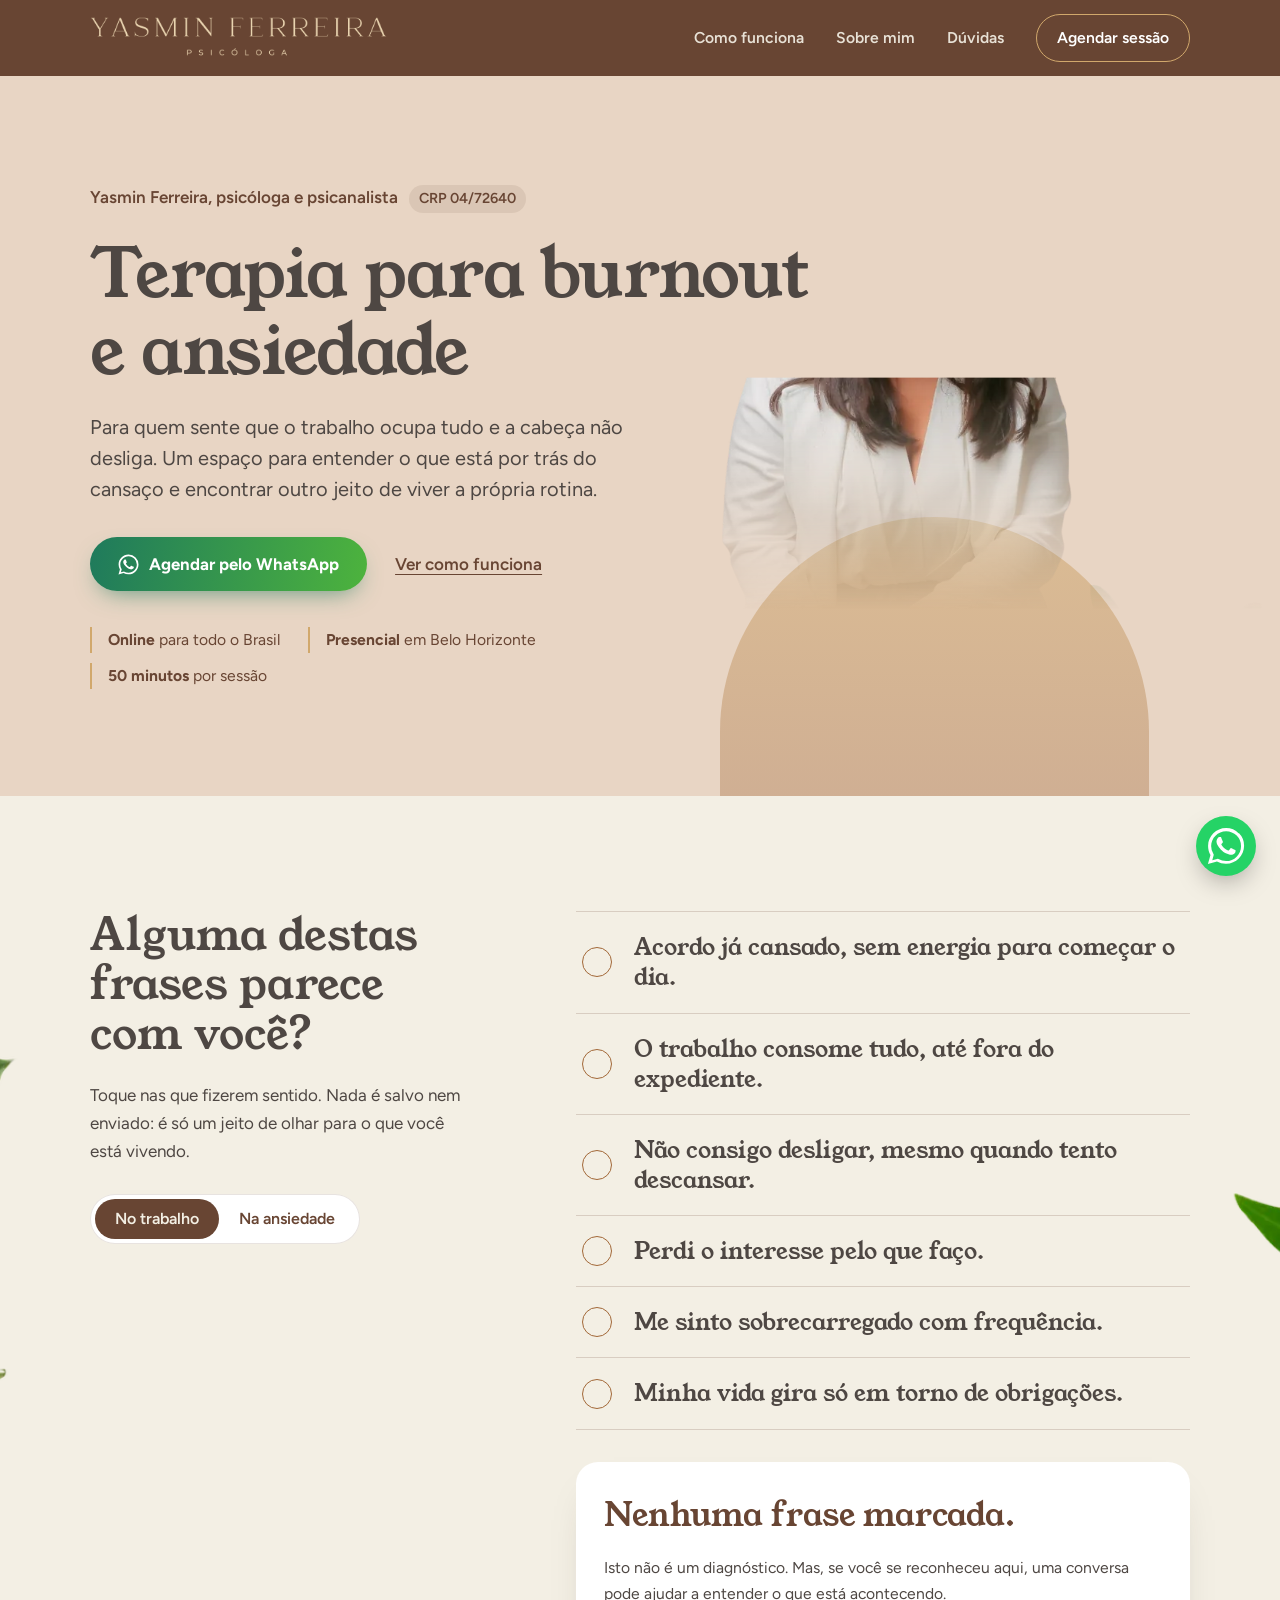
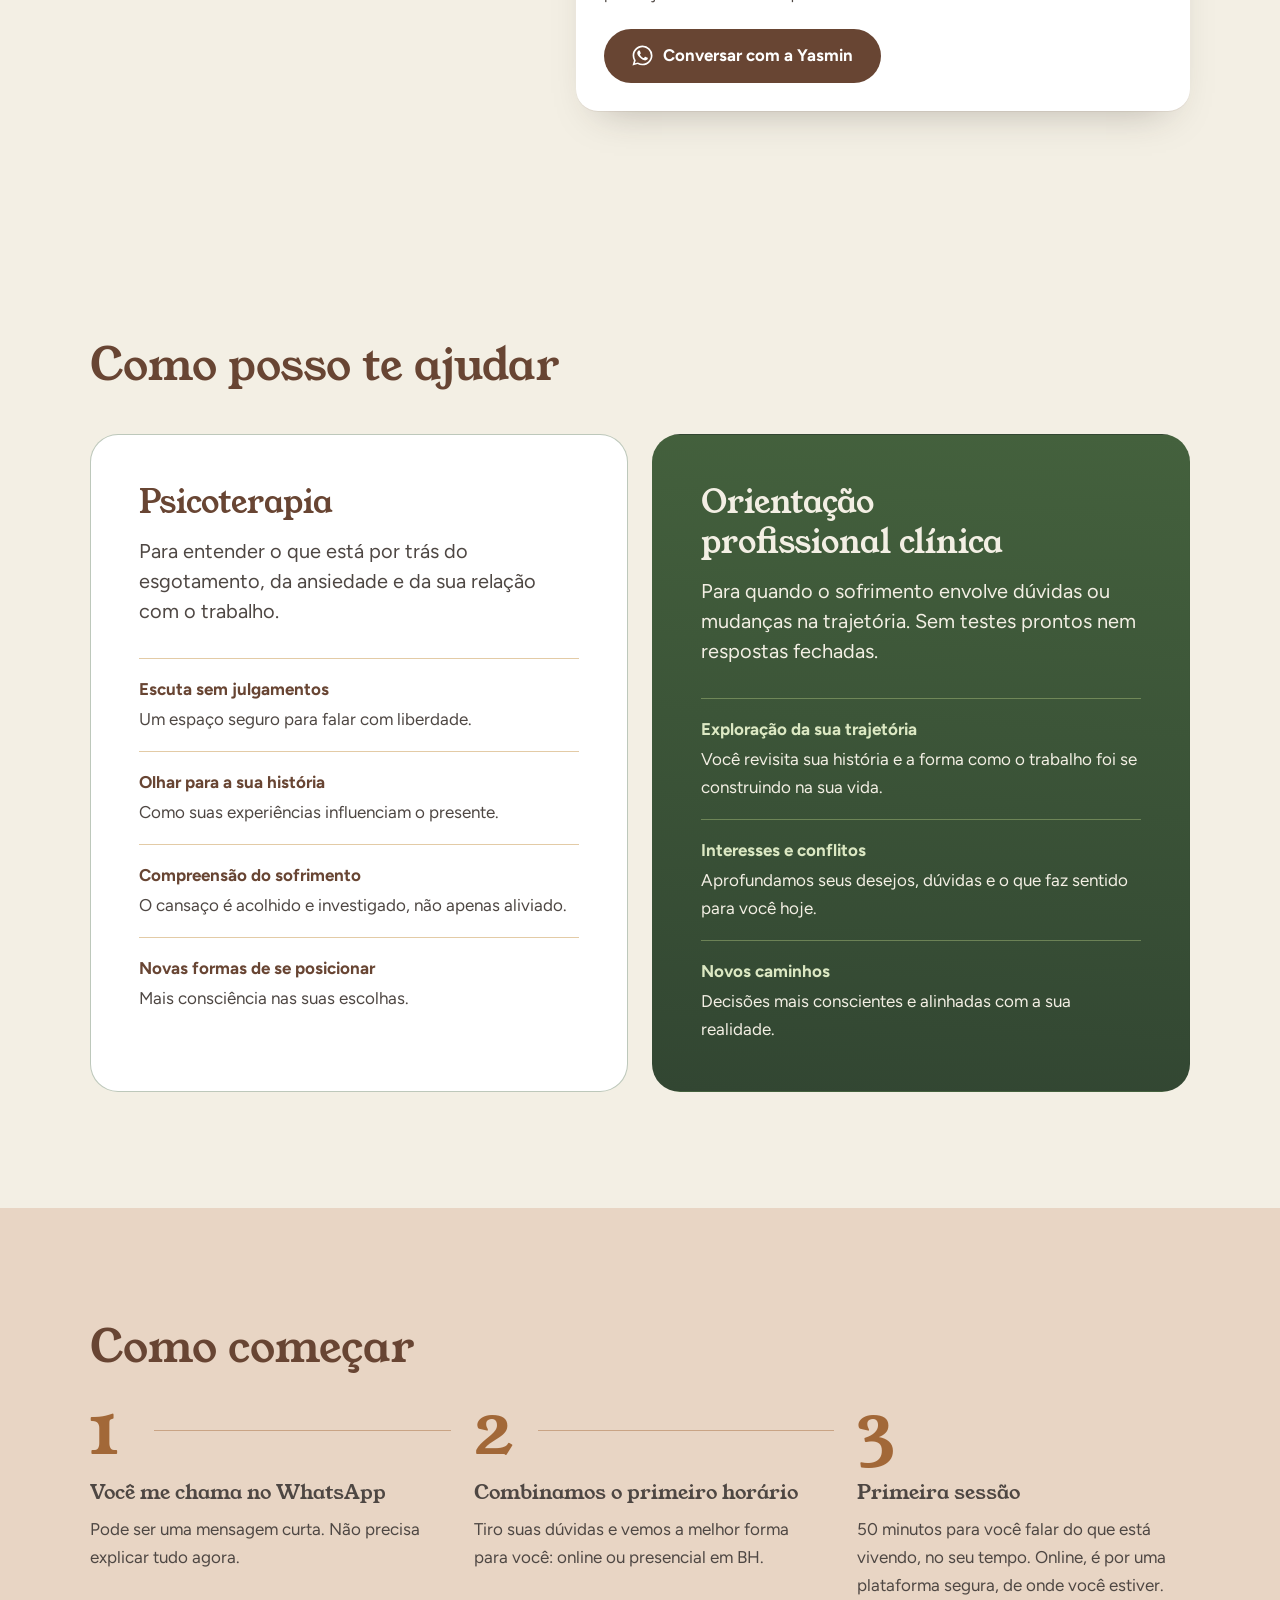
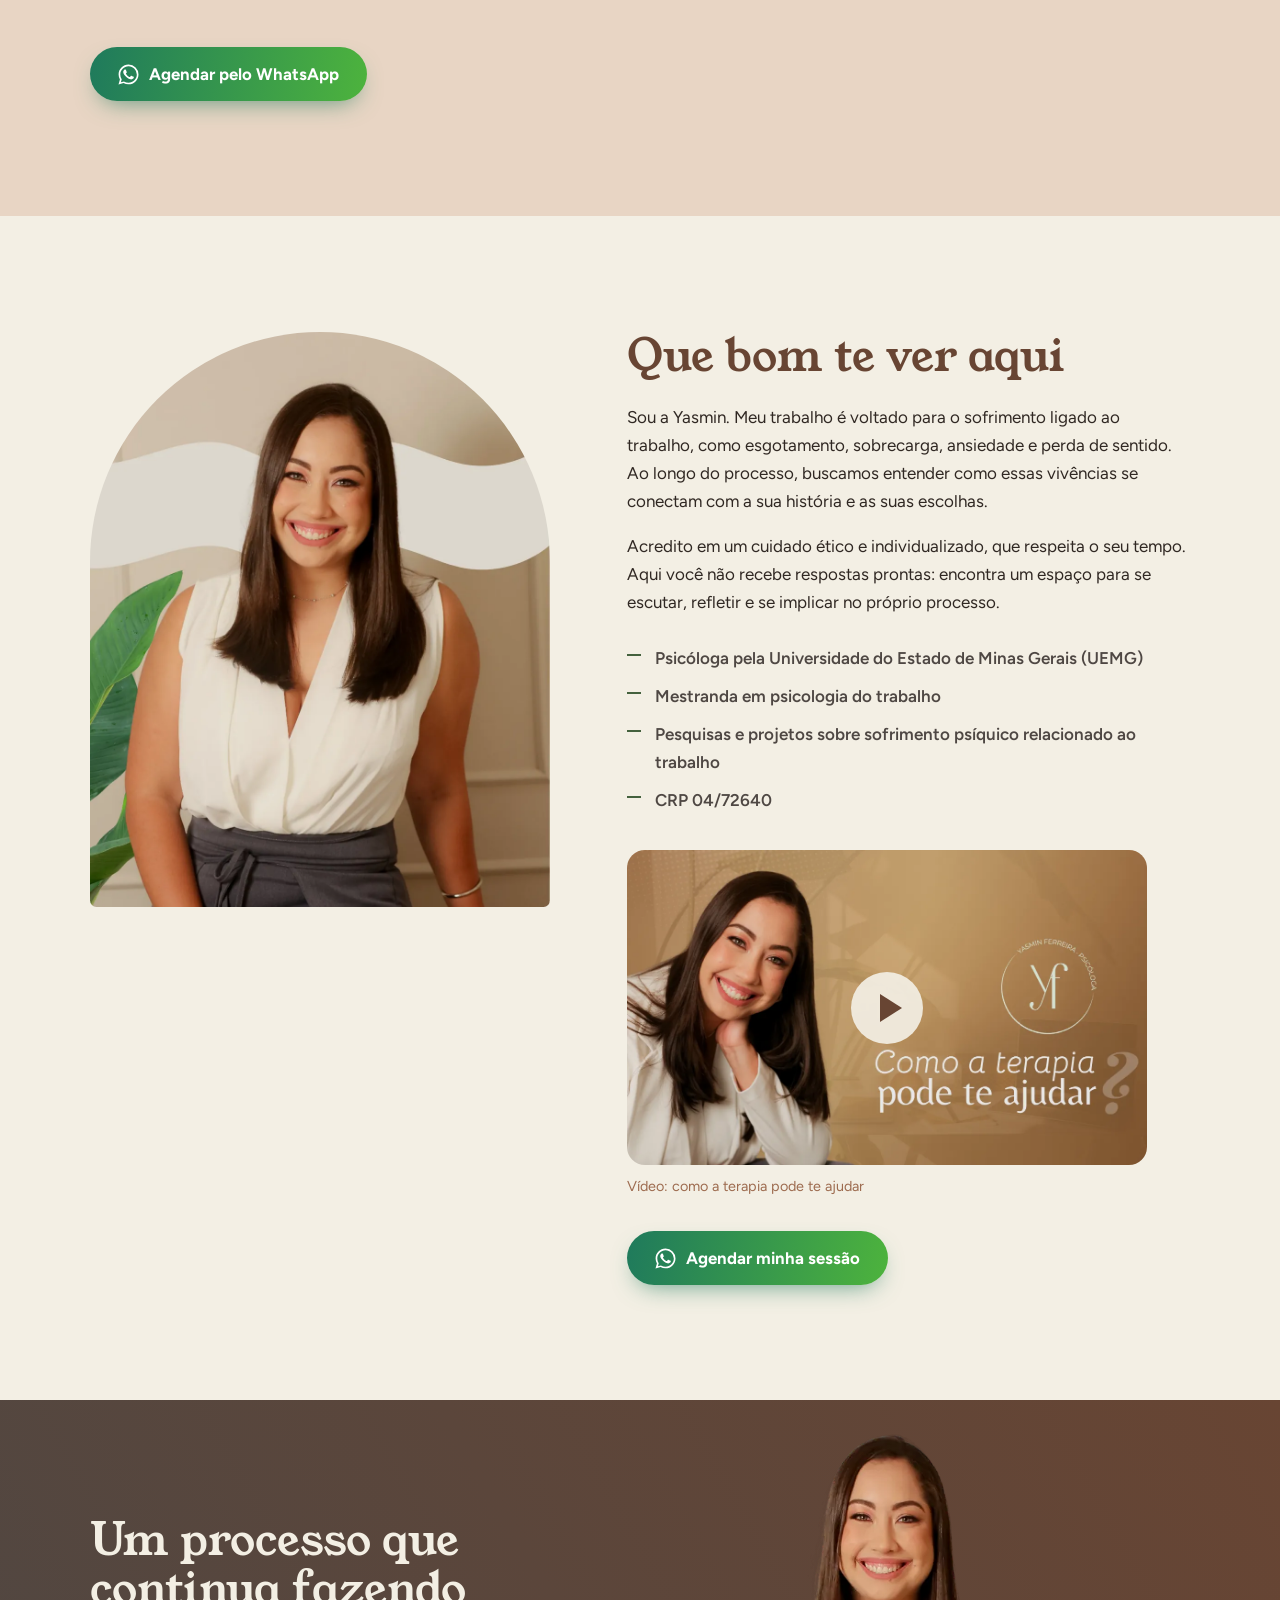
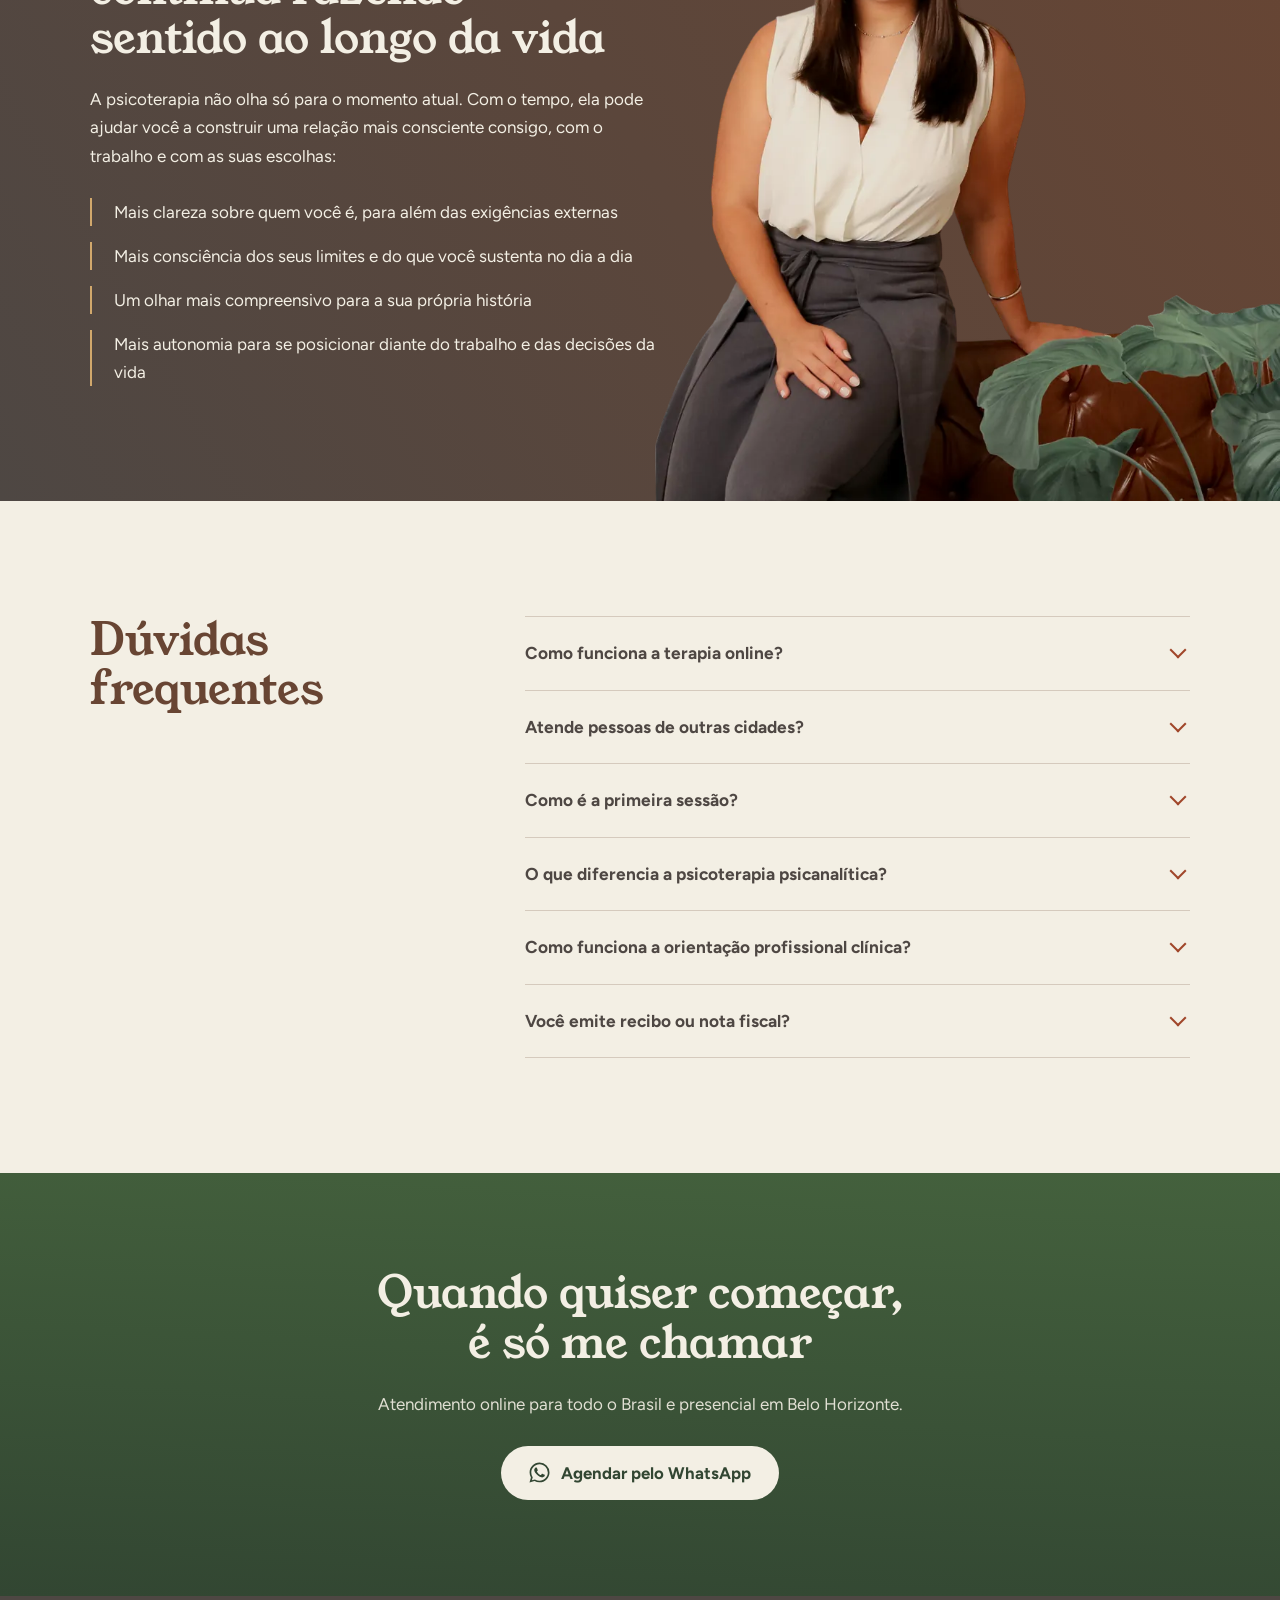
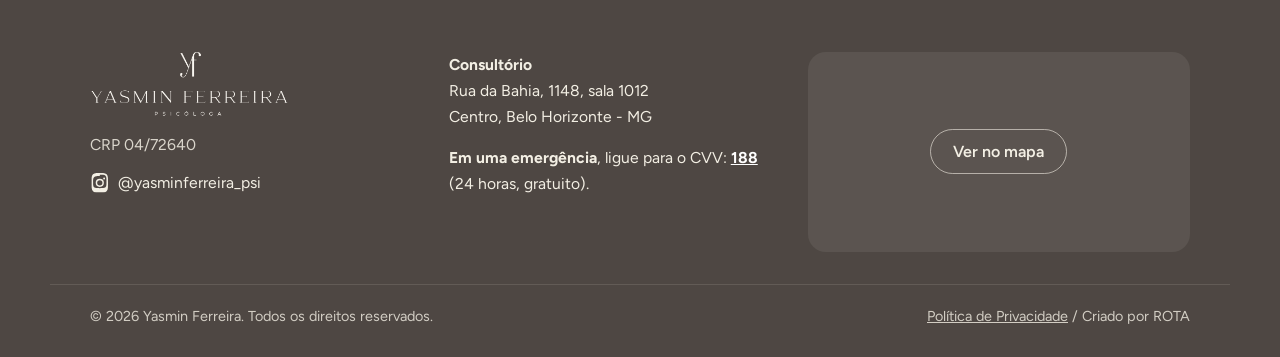
==== index.html @ ad515543 "first commit" ====
<!doctype html>
<html lang="pt-BR">
<head>
  <meta charset="utf-8">
  <meta name="viewport" content="width=device-width, initial-scale=1, viewport-fit=cover">
  <title>Terapia para burnout e ansiedade online | Psicóloga Yasmin Ferreira</title>
  <meta name="description" content="Psicoterapia psicanalítica para burnout, ansiedade e esgotamento no trabalho. Atendimento online para todo o Brasil e presencial em Belo Horizonte. Psicóloga Yasmin Ferreira, CRP 04/72640.">
  <!-- Versão de apresentação: não indexar. Remover esta linha quando for o site oficial. -->
  <meta name="robots" content="noindex, nofollow">
  <link rel="canonical" href="https://psiyasminferreira.com.br/">
  <meta name="theme-color" content="#684533">

  <meta property="og:type" content="website">
  <meta property="og:locale" content="pt_BR">
  <meta property="og:title" content="Terapia para burnout e ansiedade | Yasmin Ferreira, psicóloga">
  <meta property="og:description" content="Atendimento online para todo o Brasil e presencial em Belo Horizonte. CRP 04/72640.">
  <meta property="og:url" content="https://psiyasminferreira.com.br/">
  <meta property="og:image" content="https://psiyasminferreira.com.br/Imagens/thumbnail.webp">

  <link rel="icon" href="Imagens/SUBMARCA.png">

  <link rel="preconnect" href="https://fonts.googleapis.com">
  <link rel="preconnect" href="https://fonts.gstatic.com" crossorigin>
  <link href="https://fonts.googleapis.com/css2?family=Figtree:wght@400;500;600;700&family=Young+Serif&display=swap" rel="stylesheet">

  <link rel="preload" as="image" href="Imagens/head-4.webp" media="(min-width: 768px)" fetchpriority="high">
  <link rel="preload" as="image" href="Imagens/head-4m.webp" media="(max-width: 767px)" fetchpriority="high">

  <link rel="stylesheet" href="css/style.css">

  <script type="application/ld+json">
  {
    "@context": "https://schema.org",
    "@type": "ProfessionalService",
    "name": "Yasmin Ferreira — Psicóloga",
    "description": "Psicoterapia psicanalítica para burnout, ansiedade e esgotamento no trabalho. Atendimento online e presencial em Belo Horizonte.",
    "url": "https://psiyasminferreira.com.br/",
    "image": "https://psiyasminferreira.com.br/Imagens/outro-novo-sobre.webp",
    "telephone": "+55 35 98895-4584",
    "address": {
      "@type": "PostalAddress",
      "streetAddress": "Rua da Bahia, 1148, sala 1012",
      "addressLocality": "Belo Horizonte",
      "addressRegion": "MG",
      "addressCountry": "BR"
    },
    "areaServed": "BR",
    "sameAs": ["https://www.instagram.com/yasminferreira_psi/"]
  }
  </script>

  <!--
    RASTREAMENTO — colar antes de publicar:
    1) Tag do Google Ads (gtag.js) e preencher GOOGLE_ADS_SEND_TO em js/main.js.
    2) Script do Microsoft Clarity (instalação manual).
    Cada botão de WhatsApp envia também um evento "whatsapp_click" com o local do botão
    (topo, sinais, passos, sobre, faq, final, barra, flutuante) — dá para ver no Clarity/GA
    qual botão mais converte.
  -->
</head>
<body>
  <a class="skip" href="#conteudo">Pular para o conteúdo</a>

  <!-- ============ Cabeçalho ============ -->
  <header class="header" id="topo">
    <div class="wrap header__inner">
      <a href="#topo" class="header__logo">
        <img src="Imagens/MARCA-DAGUA-1.png" alt="Yasmin Ferreira, psicóloga" width="814" height="132">
      </a>
      <nav class="header__nav" id="menu" aria-label="Menu principal">
        <a href="#como-comecar">Como funciona</a>
        <a href="#sobre">Sobre mim</a>
        <a href="#duvidas">Dúvidas</a>
        <a class="header__cta" data-whats="menu" href="#">Agendar sessão</a>
      </nav>
      <button class="header__toggle" aria-label="Abrir menu" aria-expanded="false" aria-controls="menu"><span></span><span></span><span></span></button>
    </div>
  </header>

  <main id="conteudo">

    <!-- ============ Topo ============ -->
    <section class="hero" aria-labelledby="hero-title">
      <div class="wrap hero__grid">
        <div class="hero__text">
          <p class="hero__who">Yasmin Ferreira, psicóloga e psicanalista <span>CRP 04/72640</span></p>
          <h1 id="hero-title"><span class="nw">Terapia para burnout</span> e ansiedade</h1>
          <p class="hero__lead">Para quem sente que o trabalho ocupa tudo e a cabeça não desliga. Um espaço para entender o que está por trás do cansaço e encontrar outro jeito de viver a própria rotina.</p>
          <div class="hero__actions">
            <a class="btn btn--whats" data-whats="topo" href="#">
              <svg class="i" aria-hidden="true"><use href="#i-whatsapp"/></svg>
              Agendar pelo WhatsApp
            </a>
            <a class="link" href="#como-comecar">Ver como funciona</a>
          </div>
          <ul class="hero__facts">
            <li><b>Online</b> para todo o Brasil</li>
            <li><b>Presencial</b> em Belo Horizonte</li>
            <li><b>50 minutos</b> por sessão</li>
          </ul>
        </div>
        <figure class="hero__photo">
          <picture>
            <source media="(max-width: 767px)" srcset="Imagens/head-4m.webp" width="900" height="881">
            <img src="Imagens/head-4.webp" alt="Yasmin Ferreira sorrindo, sentada" width="1134" height="687" fetchpriority="high">
          </picture>
        </figure>
      </div>
    </section>

    <!-- ============ Sinais (interativo) ============ -->
    <section class="sinais" id="sinais" aria-labelledby="sinais-title">
      <div class="wrap sinais__grid">
        <div class="sinais__intro">
          <h2 id="sinais-title">Alguma destas frases parece com você?</h2>
          <p>Toque nas que fizerem sentido. Nada é salvo nem enviado: é só um jeito de olhar para o que você está vivendo.</p>

          <div class="tabs" role="tablist" aria-label="Tema">
            <button role="tab" id="tab-trabalho" aria-controls="painel-trabalho" aria-selected="true">No trabalho</button>
            <button role="tab" id="tab-ansiedade" aria-controls="painel-ansiedade" aria-selected="false" tabindex="-1">Na ansiedade</button>
          </div>
        </div>

        <div class="sinais__lists">
          <ul class="frases" id="painel-trabalho" role="tabpanel" aria-labelledby="tab-trabalho">
            <li><button aria-pressed="false">Acordo já cansado, sem energia para começar o dia.</button></li>
            <li><button aria-pressed="false">O trabalho consome tudo, até fora do expediente.</button></li>
            <li><button aria-pressed="false">Não consigo desligar, mesmo quando tento descansar.</button></li>
            <li><button aria-pressed="false">Perdi o interesse pelo que faço.</button></li>
            <li><button aria-pressed="false">Me sinto sobrecarregado com frequência.</button></li>
            <li><button aria-pressed="false">Minha vida gira só em torno de obrigações.</button></li>
          </ul>
          <ul class="frases" id="painel-ansiedade" role="tabpanel" aria-labelledby="tab-ansiedade" hidden>
            <li><button aria-pressed="false">Fico preocupado o tempo todo, mesmo sem motivo claro.</button></li>
            <li><button aria-pressed="false">Minha cabeça não para na hora de dormir.</button></li>
            <li><button aria-pressed="false">Sinto aperto no peito ou coração acelerado no dia a dia.</button></li>
            <li><button aria-pressed="false">O medo de errar me trava nas decisões.</button></li>
            <li><button aria-pressed="false">Vivo em alerta, esperando algo dar errado.</button></li>
            <li><button aria-pressed="false">Me irrito ou choro sem entender bem por quê.</button></li>
          </ul>

          <div class="sinais__result" aria-live="polite">
            <p class="sinais__count" data-count-text>Nenhuma frase marcada.</p>
            <p class="sinais__note">Isto não é um diagnóstico. Mas, se você se reconheceu aqui, uma conversa pode ajudar a entender o que está acontecendo.</p>
            <a class="btn btn--whats" data-whats="sinais" href="#">
              <svg class="i" aria-hidden="true"><use href="#i-whatsapp"/></svg>
              Conversar com a Yasmin
            </a>
          </div>
        </div>
      </div>
    </section>

    <!-- ============ Como posso ajudar ============ -->
    <section class="ajuda" aria-labelledby="ajuda-title">
      <div class="wrap">
        <h2 id="ajuda-title" class="ajuda__title">Como posso te ajudar</h2>
        <div class="ajuda__grid">
          <article class="servico">
            <h3>Psicoterapia</h3>
            <p class="servico__lead">Para entender o que está por trás do esgotamento, da ansiedade e da sua relação com o trabalho.</p>
            <dl class="servico__list">
              <div><dt>Escuta sem julgamentos</dt><dd>Um espaço seguro para falar com liberdade.</dd></div>
              <div><dt>Olhar para a sua história</dt><dd>Como suas experiências influenciam o presente.</dd></div>
              <div><dt>Compreensão do sofrimento</dt><dd>O cansaço é acolhido e investigado, não apenas aliviado.</dd></div>
              <div><dt>Novas formas de se posicionar</dt><dd>Mais consciência nas suas escolhas.</dd></div>
            </dl>
          </article>

          <article class="servico servico--green">
            <h3>Orientação profissional clínica</h3>
            <p class="servico__lead">Para quando o sofrimento envolve dúvidas ou mudanças na trajetória. Sem testes prontos nem respostas fechadas.</p>
            <dl class="servico__list">
              <div><dt>Exploração da sua trajetória</dt><dd>Você revisita sua história e a forma como o trabalho foi se construindo na sua vida.</dd></div>
              <div><dt>Interesses e conflitos</dt><dd>Aprofundamos seus desejos, dúvidas e o que faz sentido para você hoje.</dd></div>
              <div><dt>Novos caminhos</dt><dd>Decisões mais conscientes e alinhadas com a sua realidade.</dd></div>
            </dl>
          </article>
        </div>
      </div>
    </section>

    <!-- ============ Como começar ============ -->
    <section class="passos" id="como-comecar" aria-labelledby="passos-title">
      <div class="wrap">
        <h2 id="passos-title">Como começar</h2>
        <ol class="passos__list">
          <li>
            <h3>Você me chama no WhatsApp</h3>
            <p>Pode ser uma mensagem curta. Não precisa explicar tudo agora.</p>
          </li>
          <li>
            <h3>Combinamos o primeiro horário</h3>
            <p>Tiro suas dúvidas e vemos a melhor forma para você: online ou presencial em BH.</p>
          </li>
          <li>
            <h3>Primeira sessão</h3>
            <p>50 minutos para você falar do que está vivendo, no seu tempo. Online, é por uma plataforma segura, de onde você estiver.</p>
          </li>
        </ol>
        <a class="btn btn--whats" data-whats="passos" href="#">
          <svg class="i" aria-hidden="true"><use href="#i-whatsapp"/></svg>
          Agendar pelo WhatsApp
        </a>
      </div>
    </section>

    <!-- ============ Sobre ============ -->
    <section class="sobre" id="sobre" aria-labelledby="sobre-title">
      <div class="wrap sobre__grid">
        <figure class="sobre__photo">
          <img src="Imagens/outro-novo-sobre.webp" alt="Psicóloga Yasmin Ferreira" width="1000" height="1428" loading="lazy">
        </figure>
        <div class="sobre__text">
          <h2 id="sobre-title">Que bom te ver aqui</h2>
          <p>Sou a Yasmin. Meu trabalho é voltado para o sofrimento ligado ao trabalho, como esgotamento, sobrecarga, ansiedade e perda de sentido. Ao longo do processo, buscamos entender como essas vivências se conectam com a sua história e as suas escolhas.</p>
          <p>Acredito em um cuidado ético e individualizado, que respeita o seu tempo. Aqui você não recebe respostas prontas: encontra um espaço para se escutar, refletir e se implicar no próprio processo.</p>
          <ul class="sobre__cred">
            <li>Psicóloga pela Universidade do Estado de Minas Gerais (UEMG)</li>
            <li>Mestranda em psicologia do trabalho</li>
            <li>Pesquisas e projetos sobre sofrimento psíquico relacionado ao trabalho</li>
            <li>CRP 04/72640</li>
          </ul>

          <div class="video" data-youtube="1bo7lfjPIWQ">
            <button class="video__btn" aria-label="Assistir ao vídeo: Como a terapia pode te ajudar?">
              <img src="Imagens/thumbnail.webp" alt="" width="1134" height="687" loading="lazy">
              <span class="video__play" aria-hidden="true"></span>
            </button>
            <p class="video__cap">Vídeo: como a terapia pode te ajudar</p>
          </div>

          <a class="btn btn--whats" data-whats="sobre" href="#">
            <svg class="i" aria-hidden="true"><use href="#i-whatsapp"/></svg>
            Agendar minha sessão
          </a>
        </div>
      </div>
    </section>

    <!-- ============ Ao longo do tempo ============ -->
    <section class="tempo" aria-labelledby="tempo-title">
      <div class="wrap tempo__inner">
        <div class="tempo__text">
          <h2 id="tempo-title">Um processo que continua fazendo sentido ao longo da vida</h2>
          <p>A psicoterapia não olha só para o momento atual. Com o tempo, ela pode ajudar você a construir uma relação mais consciente consigo, com o trabalho e com as suas escolhas:</p>
          <ul class="tempo__list">
            <li>Mais clareza sobre quem você é, para além das exigências externas</li>
            <li>Mais consciência dos seus limites e do que você sustenta no dia a dia</li>
            <li>Um olhar mais compreensivo para a sua própria história</li>
            <li>Mais autonomia para se posicionar diante do trabalho e das decisões da vida</li>
          </ul>
        </div>
      </div>
    </section>

    <!-- ============ Depoimentos (desativado) ============
      A seção de avaliações do Google (Trustindex) foi retirada desta versão até a Yasmin
      confirmar com o CRP o uso de avaliações de pacientes na divulgação.
      Para voltar, recrie a seção aqui com o widget gerado em trustindex.io.
    -->

    <!-- ============ Dúvidas ============ -->
    <section class="duvidas" id="duvidas" aria-labelledby="duvidas-title">
      <div class="wrap duvidas__grid">
        <h2 id="duvidas-title">Dúvidas frequentes</h2>
        <div class="faq">
          <details>
            <summary>Como funciona a terapia online?</summary>
            <p>As sessões duram 50 minutos e acontecem por uma plataforma segura de vídeo, de onde você estiver. Você só precisa de internet e de um lugar reservado para falar com tranquilidade.</p>
          </details>
          <details>
            <summary>Atende pessoas de outras cidades?</summary>
            <p>Sim. O atendimento online é para qualquer lugar do Brasil. O presencial acontece no consultório em Belo Horizonte, na Rua da Bahia, Centro.</p>
          </details>
          <details>
            <summary>Como é a primeira sessão?</summary>
            <p>É um primeiro encontro para você falar do que está vivendo e do que te trouxe até aqui, no seu ritmo. Não existe resposta certa nem preparação necessária.</p>
          </details>
          <details>
            <summary>O que diferencia a psicoterapia psicanalítica?</summary>
            <p>O foco está na sua história, nos seus vínculos e nos sentidos que você constrói ao longo da vida. É um processo de escuta e reflexão, sem julgamentos e sem respostas prontas.</p>
          </details>
          <details>
            <summary>Como funciona a orientação profissional clínica?</summary>
            <p>É um processo de reflexão sobre sua trajetória e suas escolhas, ao longo de alguns encontros ajustados à sua necessidade. O objetivo é ajudar você a compreender seus caminhos e decidir com mais consciência, sem testes prontos ou indicações de carreira.</p>
          </details>
          <details>
            <summary>Você emite recibo ou nota fiscal?</summary>
            <p>Sim. Os documentos podem ser usados para solicitar reembolso, dependendo do seu plano de saúde.</p>
          </details>
        </div>
      </div>
    </section>

    <!-- ============ Chamada final ============ -->
    <section class="final" aria-labelledby="final-title">
      <div class="wrap final__inner">
        <h2 id="final-title">Quando quiser começar, é só me chamar</h2>
        <p>Atendimento online para todo o Brasil e presencial em Belo Horizonte.</p>
        <a class="btn btn--light" data-whats="final" href="#">
          <svg class="i" aria-hidden="true"><use href="#i-whatsapp"/></svg>
          Agendar pelo WhatsApp
        </a>
      </div>
    </section>
  </main>

  <!-- ============ Rodapé ============ -->
  <footer class="footer">
    <div class="wrap footer__grid">
      <div class="footer__brand">
        <img src="Imagens/LOGO-PRINCIPAL.png" alt="Yasmin Ferreira, psicóloga" width="748" height="256" loading="lazy">
        <p>CRP 04/72640</p>
        <a class="footer__ig" href="https://www.instagram.com/yasminferreira_psi/" target="_blank" rel="noopener">
          <svg class="i" aria-hidden="true"><use href="#i-instagram"/></svg> @yasminferreira_psi
        </a>
      </div>
      <div class="footer__info">
        <p><b>Consultório</b><br>Rua da Bahia, 1148, sala 1012<br>Centro, Belo Horizonte - MG</p>
        <p class="footer__cvv"><b>Em uma emergência</b>, ligue para o CVV: <a href="tel:188">188</a> (24 horas, gratuito).</p>
      </div>
      <div class="footer__map" data-map="Rua da Bahia, 1148, Centro, Belo Horizonte - MG">
        <button class="footer__mapbtn">Ver no mapa</button>
      </div>
    </div>
    <div class="wrap footer__legal">
      <p>© <span data-year>2026</span> Yasmin Ferreira. Todos os direitos reservados.</p>
      <p><a href="politica-de-privacidade.html">Política de Privacidade</a> <span aria-hidden="true">/</span> Criado por ROTA</p>
    </div>
  </footer>

  <!-- Barra fixa no celular -->
  <div class="barra" aria-hidden="true">
    <a class="btn btn--whats" data-whats="barra" href="#" tabindex="-1">
      <svg class="i" aria-hidden="true"><use href="#i-whatsapp"/></svg>
      Agendar pelo WhatsApp
    </a>
  </div>

  <!-- Botão flutuante (computador) -->
  <a class="flutuante" data-whats="flutuante" href="#" aria-label="Falar pelo WhatsApp">
    <svg class="i" aria-hidden="true"><use href="#i-whatsapp"/></svg>
  </a>

  <svg width="0" height="0" style="position:absolute" aria-hidden="true">
    <symbol id="i-whatsapp" viewBox="0 0 24 24"><path fill="currentColor" d="M17.47 14.38c-.3-.15-1.76-.87-2.03-.97-.27-.1-.47-.15-.67.15-.2.3-.77.97-.94 1.17-.17.2-.35.22-.65.07-.3-.15-1.26-.46-2.4-1.48-.89-.79-1.49-1.77-1.66-2.07-.17-.3-.02-.46.13-.61.13-.13.3-.35.45-.52.15-.17.2-.3.3-.5.1-.2.05-.37-.02-.52-.08-.15-.67-1.62-.92-2.22-.24-.58-.49-.5-.67-.51h-.57c-.2 0-.52.07-.79.37-.27.3-1.04 1.02-1.04 2.48s1.07 2.88 1.21 3.08c.15.2 2.1 3.2 5.08 4.49.71.31 1.26.49 1.69.63.71.23 1.36.2 1.87.12.57-.08 1.76-.72 2.01-1.41.25-.69.25-1.29.17-1.41-.07-.12-.27-.2-.57-.35M12.05 21.5h-.01a9.4 9.4 0 0 1-4.8-1.31l-.34-.2-3.57.94.95-3.48-.22-.36a9.42 9.42 0 0 1-1.44-5.02c0-5.2 4.24-9.44 9.45-9.44 2.52 0 4.89.99 6.67 2.77a9.38 9.38 0 0 1 2.76 6.68c0 5.2-4.24 9.43-9.45 9.43m8.04-17.47A11.3 11.3 0 0 0 12.05.7C5.78.7.68 5.8.68 12.06c0 2 .52 3.96 1.52 5.68L.58 23.3l5.7-1.5a11.33 11.33 0 0 0 5.77 1.47h.01c6.26 0 11.36-5.1 11.37-11.37a11.3 11.3 0 0 0-3.33-8.04"/></symbol>
    <symbol id="i-instagram" viewBox="0 0 24 24"><path fill="currentColor" d="M12 7a5 5 0 1 0 0 10 5 5 0 0 0 0-10m0 8.2a3.2 3.2 0 1 1 0-6.4 3.2 3.2 0 0 1 0 6.4M17.3 5.5a1.2 1.2 0 1 0 0 2.4 1.2 1.2 0 0 0 0-2.4M12 2.2c2.7 0 3 0 4 .06 2.7.12 4 1.42 4.1 4.1.06 1.06.07 1.38.07 4.04s0 3-.07 4c-.12 2.7-1.4 4-4.1 4.1-1.06.05-1.37.06-4.04.06s-3 0-4-.06c-2.7-.12-4-1.42-4.1-4.1C3.9 15.06 3.8 14.7 3.8 12s0-3 .07-4.04C4 5.3 5.3 4 8 3.86 9 3.8 9.3 3.8 12 3.8M12 0C9.3 0 8.9 0 7.9.07 4.2.24 2.2 2.27 2 5.92 2 6.98 2 7.32 2 10.03v3.94c0 2.7 0 3.05.07 4.1.17 3.65 2.2 5.68 5.84 5.85 1.06.05 1.4.07 4.1.07s3.05 0 4.1-.07c3.64-.17 5.68-2.2 5.84-5.85.05-1.05.07-1.4.07-4.1v-3.94c0-2.7 0-3.05-.07-4.1C21.8 2.27 19.8.24 16.1.07 15.05 0 14.7 0 12 0"/></symbol>
  </svg>

  <script src="js/main.js" defer></script>
</body>
</html>
---- css/style.css ----
/* =========================================================
   Yasmin Ferreira — versão 2
   Paleta original do Elementor, mantida.
   Tipografia: Young Serif (títulos) + Figtree (texto).
   ========================================================= */

:root {
  /* Paleta da marca (inalterada) */
  --brown-900: #302823;
  --brown-800: #4E4743;
  --brown-700: #684533;
  --brown-500: #9D6B4F;
  --gold-600: #A26838;
  --gold-400: #D1A86C;
  --rust: #A0462A;
  --cream: #F3EFE4;
  --beige: #E8D5C4;
  --white: #FFFFFF;
  --green-800: #324632;
  --green-700: #44613D;
  --green-300: #ADC47E;
  --whats-a: #1F7A5C;
  --whats-b: #4DB33D;

  --serif: "Young Serif", Georgia, "Times New Roman", serif;
  --sans: "Figtree", system-ui, -apple-system, "Segoe UI", Roboto, sans-serif;

  /* Escala tipográfica (razão ~1.25) */
  --t-sm: .9rem;
  --t-base: 1.0625rem;
  --t-lg: 1.25rem;
  --t-xl: clamp(1.5rem, 1.2rem + 1.2vw, 2rem);
  --t-2xl: clamp(1.9rem, 1.4rem + 2vw, 2.75rem);
  --t-hero: clamp(2.6rem, 1.6rem + 3.6vw, 4.25rem);

  --wrap: 1180px;
  --gutter: clamp(16px, 4vw, 40px);
  --section: clamp(64px, 9vw, 120px);
  --header-h: 76px;
}

*, *::before, *::after { box-sizing: border-box; }
html { scroll-behavior: smooth; scroll-padding-top: calc(var(--header-h) + 12px); -webkit-text-size-adjust: 100%; }
body {
  margin: 0;
  background: var(--cream);
  color: var(--brown-900);
  font: 400 var(--t-base)/1.65 var(--sans);
  -webkit-font-smoothing: antialiased;
  text-rendering: optimizeLegibility;
}
img { max-width: 100%; height: auto; display: block; }
a { color: inherit; }
h1, h2, h3 { font-family: var(--serif); font-weight: 400; line-height: 1.12; color: var(--brown-700); margin: 0 0 .5em; text-wrap: balance; }
h2 { font-size: var(--t-2xl); }
h3 { font-size: var(--t-lg); line-height: 1.25; }
p { margin: 0 0 1em; text-wrap: pretty; }
figure { margin: 0; }
.wrap { width: 100%; max-width: var(--wrap); margin-inline: auto; padding-inline: var(--gutter); }
.i { width: 1.25em; height: 1.25em; flex: none; }

.skip { position: absolute; left: -999px; top: 8px; z-index: 100; background: var(--brown-700); color: #fff; padding: 10px 16px; border-radius: 8px; }
.skip:focus { left: 8px; }
:focus-visible { outline: 3px solid var(--gold-400); outline-offset: 3px; border-radius: 6px; }

/* ---------- Botões ---------- */
.btn {
  display: inline-flex; align-items: center; justify-content: center; gap: .6em;
  min-height: 54px; padding: 0 28px;
  border-radius: 999px; border: 0;
  font: 700 1.05rem/1 var(--sans); text-decoration: none; cursor: pointer;
  transition: transform .15s ease, filter .15s ease;
}
.btn:active { transform: scale(.98); }
.btn--whats { color: #fff; background: linear-gradient(100deg, var(--whats-a), var(--whats-b)); box-shadow: 0 10px 24px -10px rgba(31,122,92,.7); }
.btn--whats:hover { filter: brightness(1.06); }
.btn--light { color: var(--green-800); background: var(--cream); }
.btn--light:hover { background: #fff; }
.link { color: var(--brown-700); font-weight: 600; text-underline-offset: 4px; text-decoration-thickness: 1px; }
.link:hover { color: var(--gold-600); }

/* ---------- Cabeçalho ---------- */
.header { position: sticky; top: 0; z-index: 50; background: var(--brown-700); color: var(--cream); }
.header__inner { display: flex; align-items: center; justify-content: space-between; height: var(--header-h); gap: 24px; }
.header__logo img { width: clamp(190px, 26vw, 300px); }
.header__nav { display: flex; align-items: center; gap: 32px; }
.header__nav a { text-decoration: none; font-weight: 600; font-size: .98rem; opacity: .92; }
.header__nav a:hover { opacity: 1; text-decoration: underline; text-underline-offset: 6px; }
.header__nav .header__cta { opacity: 1; padding: 10px 20px; border-radius: 999px; border: 1.5px solid var(--gold-400); color: #fff; }
.header__nav .header__cta:hover { background: var(--gold-600); border-color: var(--gold-600); text-decoration: none; }
.header__toggle { display: none; background: none; border: 0; padding: 10px; margin-right: -10px; cursor: pointer; }
.header__toggle span { display: block; width: 24px; height: 2px; margin: 5px 0; background: var(--cream); transition: transform .25s, opacity .25s; }

/* ---------- Topo ---------- */
.hero { background: var(--beige); overflow: hidden; }
.hero__grid {
  display: grid; grid-template-columns: minmax(0, 1.05fr) minmax(0, .95fr);
  align-items: end; gap: 24px;
  min-height: min(720px, calc(100svh - var(--header-h)));
}
.hero__text { align-self: center; padding-block: 64px; max-width: 38rem; }
.hero h1 .nw { white-space: nowrap; }
.hero__who { font-weight: 600; color: var(--brown-700); margin-bottom: 1.4em; }
.hero__who span { display: inline-block; margin-left: .5em; padding: 2px 10px; border-radius: 999px; background: rgba(104,69,51,.1); font-size: var(--t-sm); }
.hero h1 { font-size: var(--t-hero); color: var(--brown-800); letter-spacing: -.01em; margin-bottom: .35em; }
.hero__lead { font-size: var(--t-lg); line-height: 1.55; color: var(--brown-800); max-width: 30em; }
.hero__actions { display: flex; flex-wrap: wrap; align-items: center; gap: 14px 28px; margin: 32px 0 36px; }
.hero__facts { list-style: none; padding: 0; margin: 0; display: flex; flex-wrap: wrap; gap: 10px 28px; color: var(--brown-700); font-size: .98rem; }
.hero__facts li { padding-left: 16px; border-left: 2px solid var(--gold-400); }

/* A foto fica dentro de um arco: o "espaço" da terapia */
.hero__photo { position: relative; align-self: end; justify-self: end; width: 100%; max-width: 620px; }
.hero__photo::before {
  content: ""; position: absolute; left: 8%; right: 8%; bottom: 0; top: 10%;
  border-radius: 999px 999px 0 0;
  background: linear-gradient(180deg, rgba(209,168,108,.55), rgba(162,104,56,.35));
}
.hero__photo img { position: relative; width: 100%; aspect-ratio: 1134 / 687; object-fit: cover; object-position: 62% bottom; transform: scale(1.35); transform-origin: 60% 100%; }

/* ---------- Sinais (interativo) ---------- */
.sinais { padding-block: var(--section); background: url("../Imagens/bg.webp") center / cover no-repeat, var(--cream); }
.sinais__grid { display: grid; grid-template-columns: minmax(0, .8fr) minmax(0, 1.2fr); gap: clamp(32px, 6vw, 88px); align-items: start; }
.sinais__intro h2 { color: var(--brown-800); }
.sinais__intro p { color: var(--brown-800); max-width: 26em; }

.tabs { display: inline-flex; padding: 5px; margin-top: 12px; border-radius: 999px; background: var(--white); box-shadow: inset 0 0 0 1px rgba(104,69,51,.15); }
.tabs button {
  font: 600 1rem/1 var(--sans); color: var(--brown-700); background: none; border: 0; cursor: pointer;
  padding: 12px 20px; border-radius: 999px; transition: background .2s, color .2s;
}
.tabs button[aria-selected="true"] { background: var(--brown-700); color: var(--cream); }

.frases { list-style: none; margin: 0; padding: 0; border-top: 1px solid rgba(104,69,51,.2); }
.frases li { border-bottom: 1px solid rgba(104,69,51,.2); }
.frases button {
  display: grid; grid-template-columns: 34px 1fr; align-items: center; gap: 18px;
  width: 100%; padding: 20px 6px; text-align: left; cursor: pointer;
  background: none; border: 0; color: var(--brown-800);
  font: 400 clamp(1.15rem, 1rem + .6vw, 1.45rem)/1.3 var(--serif);
  transition: color .2s, background .2s;
}
.frases button::before {
  content: ""; width: 30px; height: 30px; border-radius: 50%;
  border: 1.5px solid var(--gold-600); background: transparent center / 16px no-repeat;
  transition: background-color .2s, border-color .2s;
}
.frases button:hover { color: var(--brown-700); background: rgba(255,255,255,.45); }
.frases button[aria-pressed="true"] { color: var(--green-800); }
.frases button[aria-pressed="true"]::before {
  border-color: var(--green-700); background-color: var(--green-700);
  background-image: url("data:image/svg+xml,%3Csvg xmlns='http://www.w3.org/2000/svg' viewBox='0 0 24 24'%3E%3Cpath fill='none' stroke='%23F3EFE4' stroke-width='3.4' stroke-linecap='round' stroke-linejoin='round' d='m4 12.5 5 5L20 6.5'/%3E%3C/svg%3E");
}

.sinais__result { margin-top: 32px; padding: 28px; border-radius: 22px; background: var(--white); box-shadow: 0 1px 0 rgba(104,69,51,.08), 0 20px 40px -24px rgba(48,40,35,.35); }
.sinais__count { font-family: var(--serif); font-size: var(--t-xl); color: var(--brown-700); margin-bottom: .4em; }
.sinais__note { color: var(--brown-800); font-size: .98rem; }
.sinais__result .btn { margin-top: 6px; }
.sinais__result:not(.has-marks) .btn { background: var(--brown-700); box-shadow: none; }

/* ---------- Como posso ajudar ---------- */
.ajuda { padding-block: var(--section); }
.ajuda__title { margin-bottom: 1em; }
.ajuda__grid { display: grid; grid-template-columns: 1fr 1fr; gap: 24px; }
.servico { padding: clamp(28px, 4vw, 48px); border-radius: 28px; background: var(--white); border: 1.5px solid rgba(68,97,61,.35); }
.servico h3 { font-size: var(--t-xl); margin-bottom: .4em; }
.servico__lead { font-size: var(--t-lg); line-height: 1.5; color: var(--brown-800); margin-bottom: 1.6em; }
.servico__list { margin: 0; display: grid; gap: 18px; }
.servico__list div { padding-top: 16px; border-top: 1px solid rgba(209,168,108,.6); }
.servico__list dt { font-weight: 700; color: var(--brown-700); }
.servico__list dd { margin: 2px 0 0; color: var(--brown-800); }
.servico--green { background: linear-gradient(183deg, var(--green-700), var(--green-800)); border-color: transparent; color: var(--cream); }
.servico--green h3, .servico--green .servico__lead, .servico--green dd { color: var(--cream); }
.servico--green dt { color: #DCE8C3; }
.servico--green .servico__list div { border-color: rgba(173,196,126,.45); }

/* ---------- Como começar ---------- */
.passos { padding-block: var(--section); background: var(--beige); }
.passos__list { list-style: none; counter-reset: passo; margin: 1.2em 0 48px; padding: 0; display: grid; grid-template-columns: repeat(3, 1fr); gap: clamp(24px, 4vw, 56px); }
.passos__list li { counter-increment: passo; position: relative; padding-top: 86px; }
.passos__list li::before {
  content: counter(passo); position: absolute; top: 0; left: 0;
  font: 400 4.5rem/1 var(--serif); color: var(--gold-600);
}
.passos__list li:not(:last-child)::after {
  content: ""; position: absolute; top: 36px; left: 64px; right: -28px; height: 1px; background: rgba(162,104,56,.45);
}
.passos__list h3 { color: var(--brown-800); }
.passos__list p { color: var(--brown-800); margin: 0; }

/* ---------- Sobre ---------- */
.sobre { padding-block: var(--section); }
.sobre__grid { display: grid; grid-template-columns: minmax(0, .9fr) minmax(0, 1.1fr); gap: clamp(32px, 6vw, 88px); align-items: start; }
.sobre__photo img { width: 100%; aspect-ratio: 4 / 5; object-fit: cover; object-position: top center; border-radius: 999px 999px 28px 28px; }
.sobre__text > p { max-width: 36em; }
.sobre__cred { list-style: none; margin: 28px 0; padding: 0; display: grid; gap: 10px; }
.sobre__cred li { position: relative; padding-left: 28px; font-weight: 600; color: var(--brown-800); }
.sobre__cred li::before { content: ""; position: absolute; left: 0; top: .55em; width: 14px; height: 2px; background: var(--green-700); }

.video { margin: 36px 0 32px; max-width: 520px; }
.video__btn { position: relative; display: block; width: 100%; padding: 0; border: 0; border-radius: 18px; overflow: hidden; cursor: pointer; background: var(--brown-800); aspect-ratio: 1134 / 687; }
.video__btn img { width: 100%; height: 100%; object-fit: cover; transition: transform .4s; }
.video__btn:hover img { transform: scale(1.03); }
.video__play { position: absolute; inset: 0; margin: auto; width: 72px; height: 72px; border-radius: 50%; background: rgba(243,239,228,.92); }
.video__play::after { content: ""; position: absolute; left: 29px; top: 22px; border-left: 22px solid var(--brown-700); border-block: 14px solid transparent; }
.video__cap { margin: 10px 0 0; font-size: var(--t-sm); color: var(--brown-500); }
.video iframe { width: 100%; aspect-ratio: 16 / 9; border: 0; border-radius: 18px; display: block; }

/* ---------- Ao longo do tempo ---------- */
.tempo {
  color: var(--cream);
  background:
    url("../Imagens/novodestaqeu.webp") right bottom / auto 100% no-repeat,
    linear-gradient(240deg, var(--brown-700), var(--brown-800));
}
.tempo__inner { padding-block: var(--section); }
.tempo__text { max-width: 36rem; }
.tempo h2 { color: var(--cream); }
.tempo__list { list-style: none; margin: 28px 0 0; padding: 0; display: grid; gap: 16px; }
.tempo__list li { padding-left: 22px; border-left: 2px solid var(--gold-400); }

/* ---------- Dúvidas ---------- */
.duvidas { padding-block: var(--section); }
.duvidas__grid { display: grid; grid-template-columns: minmax(0, .7fr) minmax(0, 1.3fr); gap: clamp(24px, 6vw, 88px); align-items: start; }
.faq details { border-bottom: 1px solid rgba(104,69,51,.22); }
.faq details:first-child { border-top: 1px solid rgba(104,69,51,.22); }
.faq summary {
  list-style: none; cursor: pointer; position: relative;
  padding: 22px 48px 22px 0; font-weight: 700; font-size: 1.08rem; color: var(--brown-800);
}
.faq summary::-webkit-details-marker { display: none; }
.faq summary::after {
  content: ""; position: absolute; right: 6px; top: 50%; width: 12px; height: 12px; margin-top: -9px;
  border-right: 2px solid var(--rust); border-bottom: 2px solid var(--rust); transform: rotate(45deg); transition: transform .25s;
}
.faq details[open] summary::after { transform: rotate(-135deg); margin-top: -3px; }
.faq summary:hover { color: var(--rust); }
.faq details p { margin: -6px 0 22px; max-width: 40em; color: var(--brown-800); }

/* ---------- Chamada final ---------- */
.final { background: linear-gradient(183deg, var(--green-700), var(--green-800)); color: var(--cream); text-align: center; }
.final__inner { padding-block: clamp(56px, 8vw, 96px); }
.final h2 { color: var(--cream); margin-inline: auto; max-width: 18em; }
.final p { opacity: .9; margin-bottom: 28px; }

/* ---------- Rodapé ---------- */
.footer { background: var(--brown-800); color: var(--cream); font-size: .98rem; }
.footer__grid { display: grid; grid-template-columns: 1fr 1fr 1.2fr; gap: 40px; padding-block: 56px 32px; align-items: start; }
.footer__brand img { width: 200px; margin-bottom: 12px; }
.footer__brand p { margin: 0 0 12px; opacity: .85; }
.footer__ig { display: inline-flex; align-items: center; gap: 8px; text-decoration: none; }
.footer__ig:hover { text-decoration: underline; }
.footer__cvv a { color: #fff; font-weight: 700; }
.footer__map { position: relative; min-height: 200px; border-radius: 18px; overflow: hidden; background: rgba(243,239,228,.08); display: grid; place-items: center; }
.footer__map iframe { position: absolute; inset: 0; width: 100%; height: 100%; border: 0; }
.footer__mapbtn { font: 600 1rem var(--sans); color: var(--cream); background: none; border: 1.5px solid rgba(243,239,228,.6); border-radius: 999px; padding: 12px 22px; cursor: pointer; }
.footer__mapbtn:hover { background: rgba(243,239,228,.12); }
.footer__legal { display: flex; flex-wrap: wrap; justify-content: space-between; gap: 8px 24px; padding-block: 20px 28px; border-top: 1px solid rgba(243,239,228,.15); font-size: var(--t-sm); opacity: .8; }
.footer__legal p { margin: 0; }

/* ---------- WhatsApp fixo ---------- */
.flutuante {
  position: fixed; right: 24px; bottom: 24px; z-index: 60;
  width: 60px; height: 60px; border-radius: 50%; display: grid; place-items: center;
  background: #25D366; color: #fff; font-size: 1.9rem; box-shadow: 0 10px 28px -8px rgba(0,0,0,.4);
  transition: transform .15s;
}
.flutuante:hover { transform: scale(1.06); }
.barra { display: none; }

/* =========================================================
   Responsivo
   ========================================================= */
@media (max-width: 960px) {
  .sinais__grid, .duvidas__grid { grid-template-columns: 1fr; }
  .ajuda__grid { grid-template-columns: 1fr; }
  .passos__list { grid-template-columns: 1fr; gap: 28px; }
  .passos__list li { padding: 0 0 0 76px; min-height: 64px; }
  .passos__list li::before { font-size: 3.4rem; }
  .passos__list li:not(:last-child)::after { top: 64px; bottom: -22px; left: 18px; right: auto; width: 1px; height: auto; }
  .sobre__grid { grid-template-columns: 1fr; }
  .sobre__photo { max-width: 420px; }
  .footer__grid { grid-template-columns: 1fr 1fr; }
  .footer__map { grid-column: 1 / -1; }
}

@media (max-width: 767px) {
  :root { --header-h: 64px; }
  body { font-size: 1rem; padding-bottom: 84px; }

  .header__toggle { display: block; }
  .header__nav {
    position: absolute; top: 100%; left: 0; right: 0;
    flex-direction: column; align-items: stretch; gap: 0;
    background: var(--brown-700); padding: 0 var(--gutter);
    max-height: 0; overflow: hidden; transition: max-height .3s ease, padding .3s ease;
  }
  .header__nav a { padding: 16px 0; border-bottom: 1px solid rgba(243,239,228,.12); }
  .header__nav .header__cta { margin: 16px 0 20px; text-align: center; border-bottom: 1.5px solid var(--gold-400); }
  .header.is-open .header__nav { max-height: 360px; }
  .header.is-open .header__toggle span:nth-child(1) { transform: translateY(7px) rotate(45deg); }
  .header.is-open .header__toggle span:nth-child(2) { opacity: 0; }
  .header.is-open .header__toggle span:nth-child(3) { transform: translateY(-7px) rotate(-45deg); }

  /* No celular o texto e o botão vêm primeiro; a foto vem depois */
  .hero__grid { grid-template-columns: 1fr; min-height: 0; gap: 0; }
  .hero__text { padding-block: 32px 8px; }
  .hero__who { margin-bottom: 1em; font-size: .95rem; }
  .hero__who span { margin: 6px 0 0; }
  .hero__lead { font-size: 1.1rem; }
  .hero__actions { flex-direction: column; align-items: stretch; margin: 24px 0 24px; text-align: center; }
  .hero__photo { max-width: 360px; margin-top: 8px; }
  .hero__photo img { aspect-ratio: 900 / 660; object-position: center top; transform: none; }
  .hero h1 .nw { white-space: normal; }
  .hero__photo::before { left: 10%; right: 10%; top: 12%; }

  .tabs { display: flex; }
  .tabs button { flex: 1; padding: 12px 10px; }
  .frases button { grid-template-columns: 28px 1fr; gap: 14px; padding: 18px 2px; }
  .frases button::before { width: 26px; height: 26px; }
  .sinais__result { padding: 22px; }
  .sinais__result .btn, .passos .btn, .sobre .btn, .final .btn { width: 100%; }

  .tempo {
    background:
      url("../Imagens/novodestaquem.webp") center bottom / 100% auto no-repeat,
      linear-gradient(240deg, var(--brown-700), var(--brown-800));
  }
  .tempo__inner { padding-bottom: 72vw; }

  .footer__grid { grid-template-columns: 1fr; }

  .flutuante { display: none; }
  .barra {
    display: block; position: fixed; left: 0; right: 0; bottom: 0; z-index: 60;
    padding: 12px var(--gutter) calc(12px + env(safe-area-inset-bottom));
    background: rgba(243,239,228,.96); box-shadow: 0 -8px 24px -12px rgba(48,40,35,.35);
    transform: translateY(110%); transition: transform .3s ease;
  }
  .barra.is-visible { transform: none; }
  .barra .btn { width: 100%; }
}

@media (prefers-reduced-motion: reduce) {
  html { scroll-behavior: auto; }
  *, *::before, *::after { transition: none !important; animation: none !important; }
}

/* ---------- Política de Privacidade ---------- */
.read-progress { position: fixed; inset: 0 0 auto; height: 3px; z-index: 70; }
.read-progress span { display: block; height: 100%; width: 0; background: var(--gold-400); }
.header__back { color: var(--cream); font-weight: 600; text-decoration: none; padding: 10px 20px; border: 1.5px solid var(--gold-400); border-radius: 999px; }
.header__back:hover { background: var(--gold-600); border-color: var(--gold-600); }
.privacy__head { background: var(--beige); padding-block: clamp(48px, 7vw, 88px) 40px; }
.privacy__head h1 { font-size: var(--t-2xl); color: var(--brown-800); }
.privacy__head p { margin: 0; color: var(--brown-700); }
.privacy__body { max-width: 760px; padding-block: 48px var(--section); }
.privacy__body ol { list-style-position: inside; padding: 0; margin: 2.2em 0 .6em; font: 400 var(--t-lg)/1.3 var(--serif); color: var(--brown-700); }
.privacy__body ol li::marker { color: var(--gold-600); }
.privacy__body ol strong { font-weight: 400; }
.privacy__body ul { padding-left: 1.2em; }
.privacy__body a { color: var(--green-700); font-weight: 600; }
@media (max-width: 767px) { .header__back { padding: 8px 14px; font-size: .92rem; } }
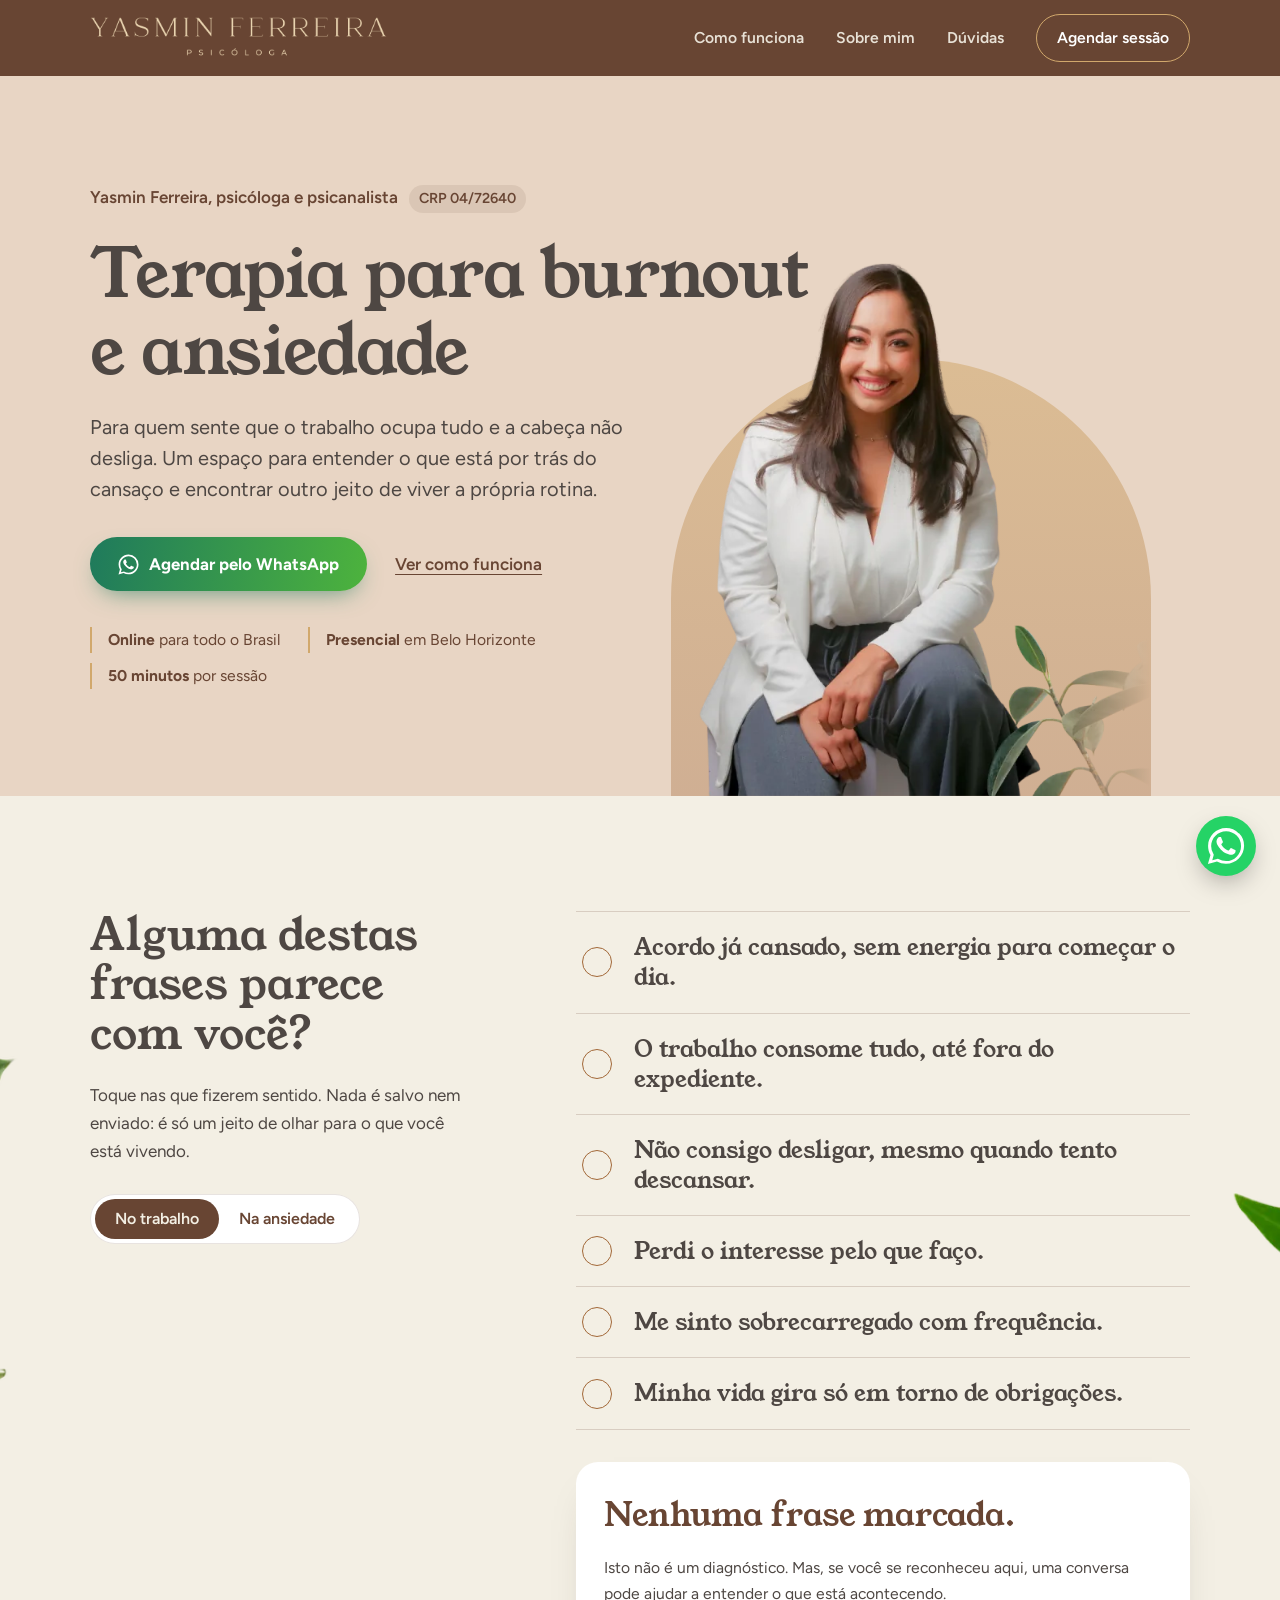
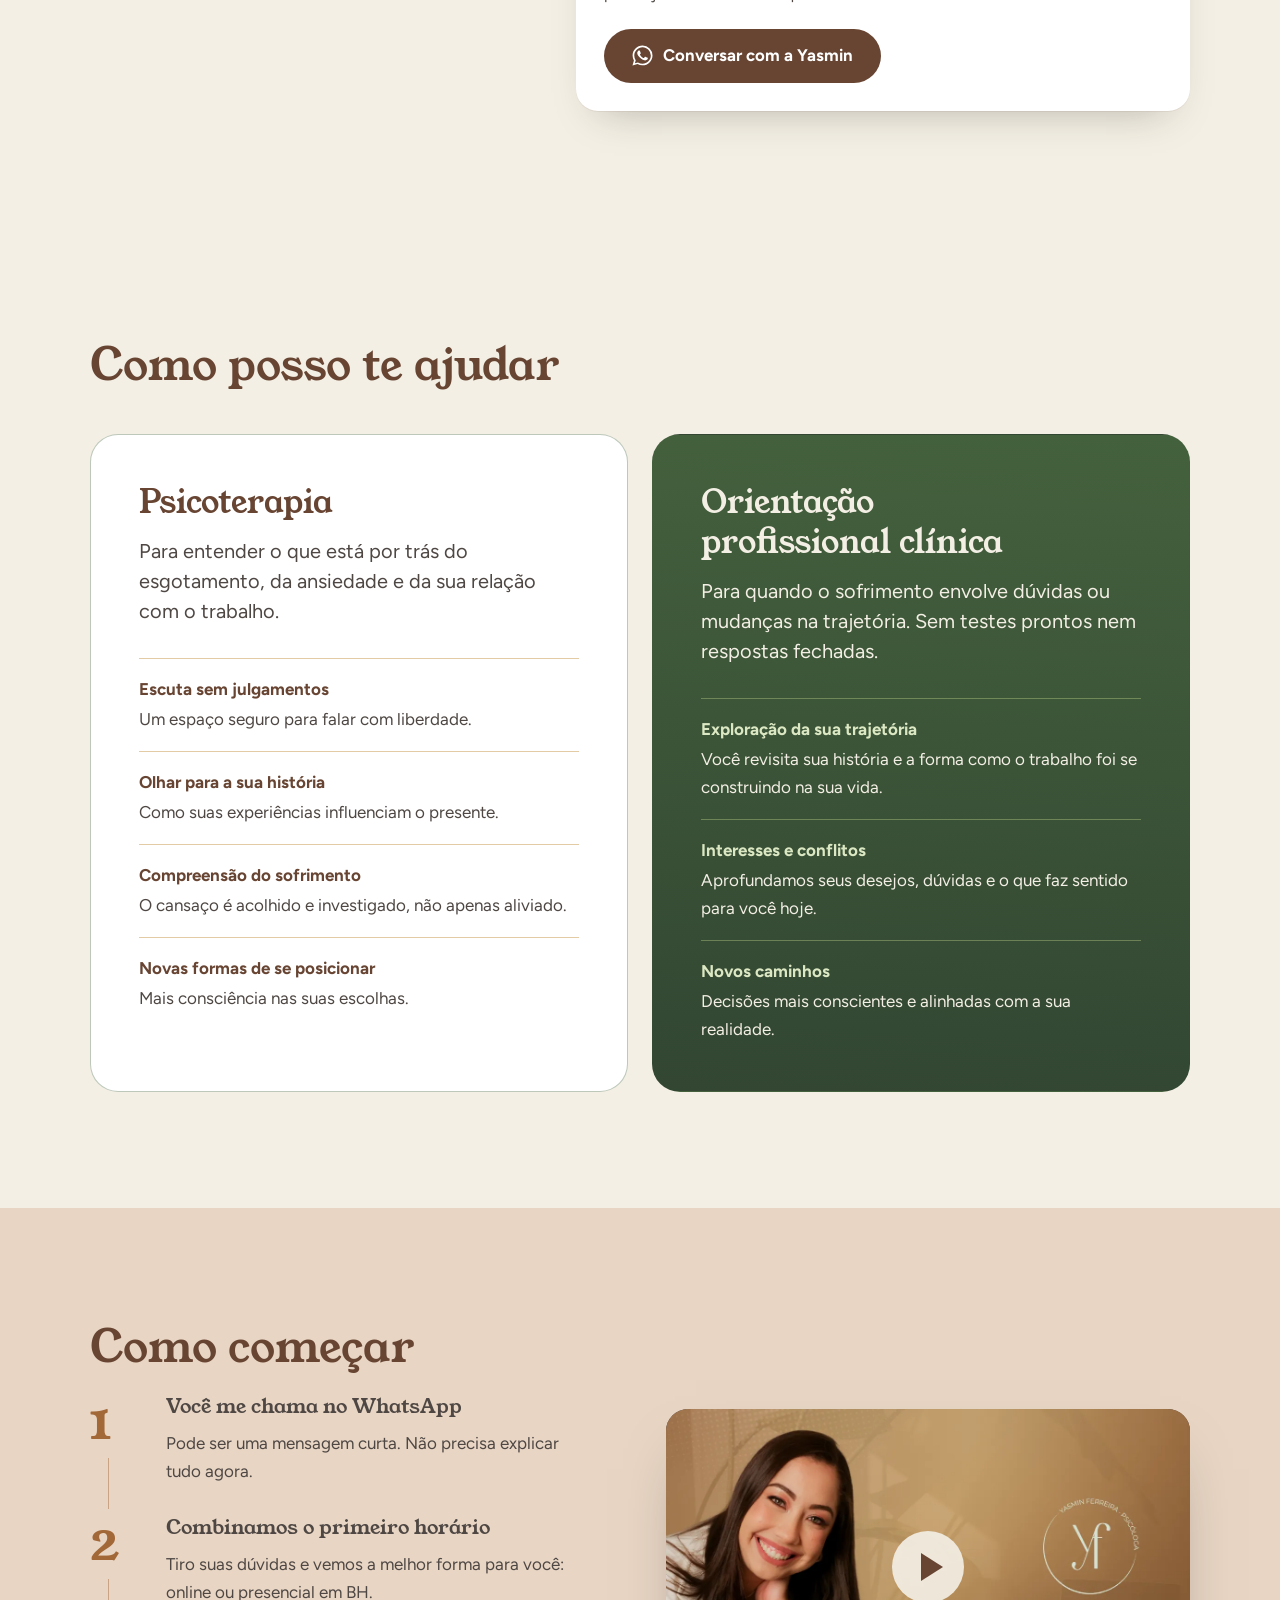
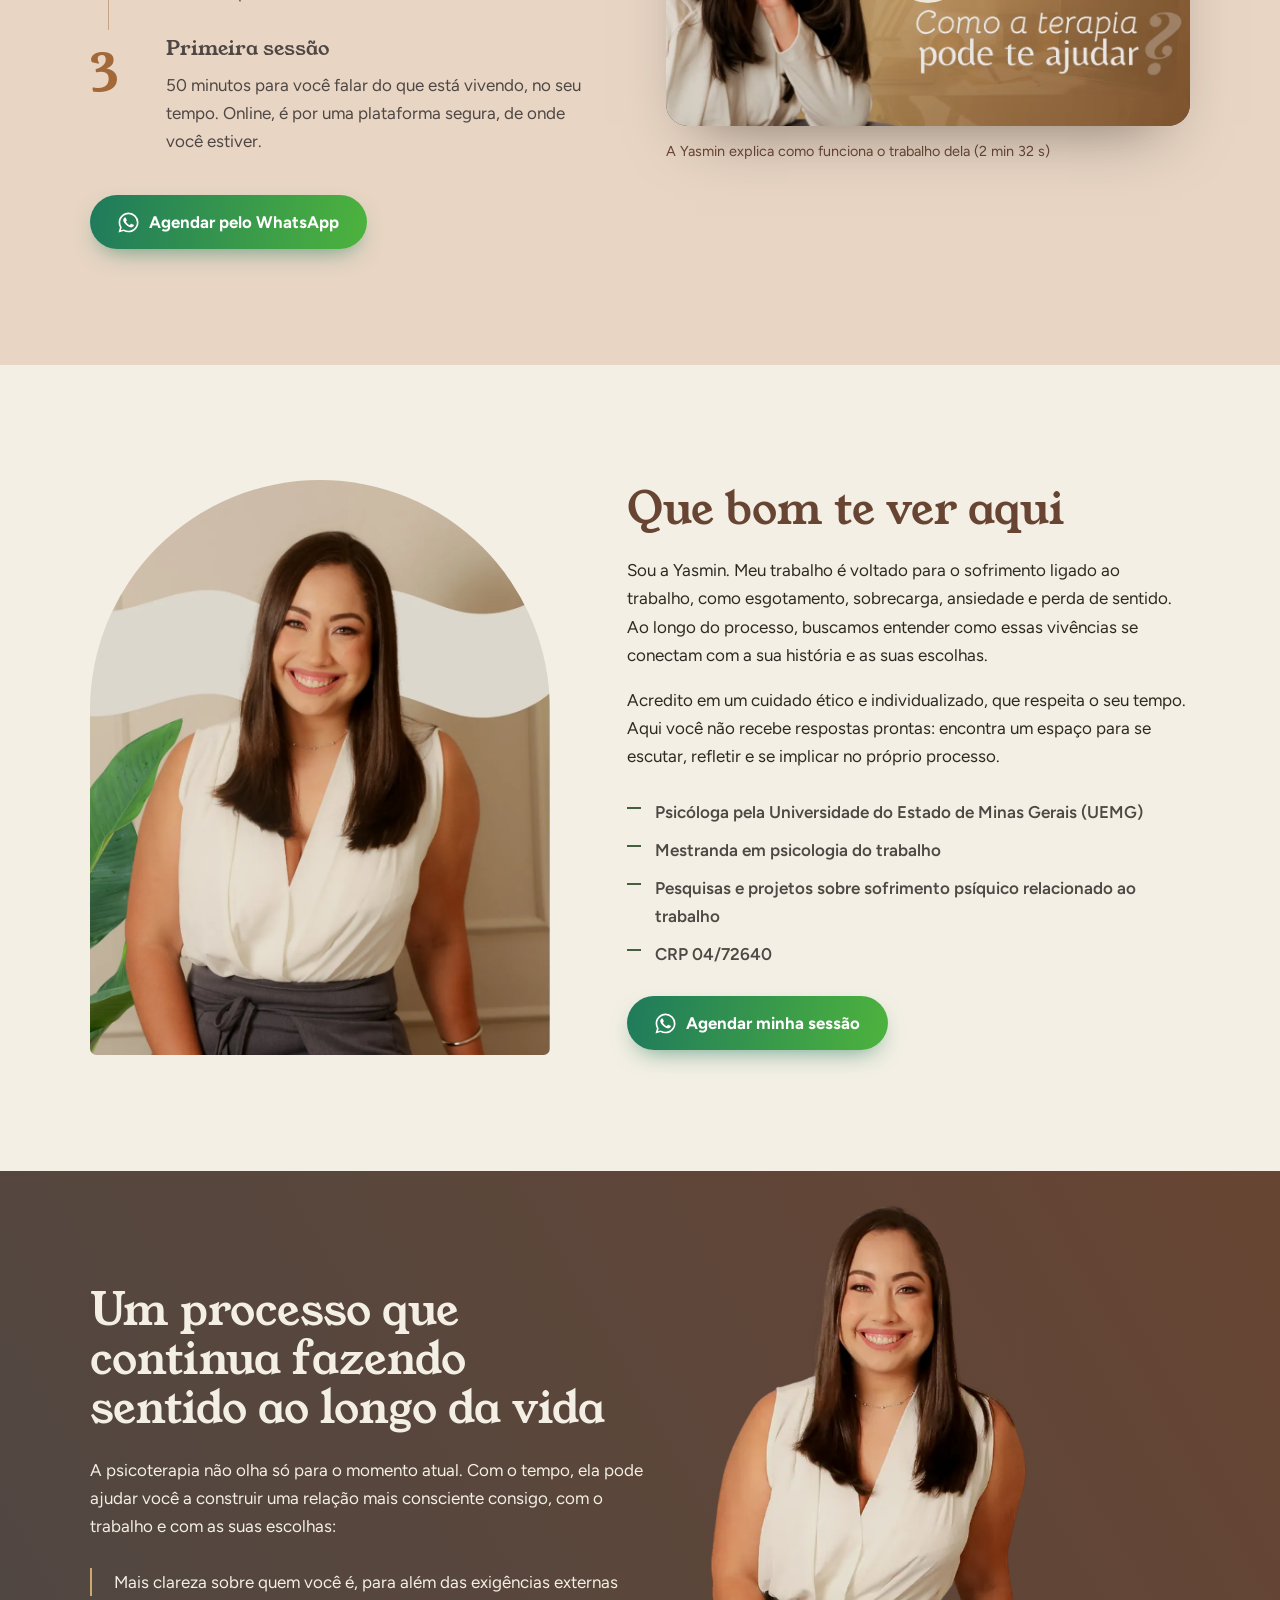
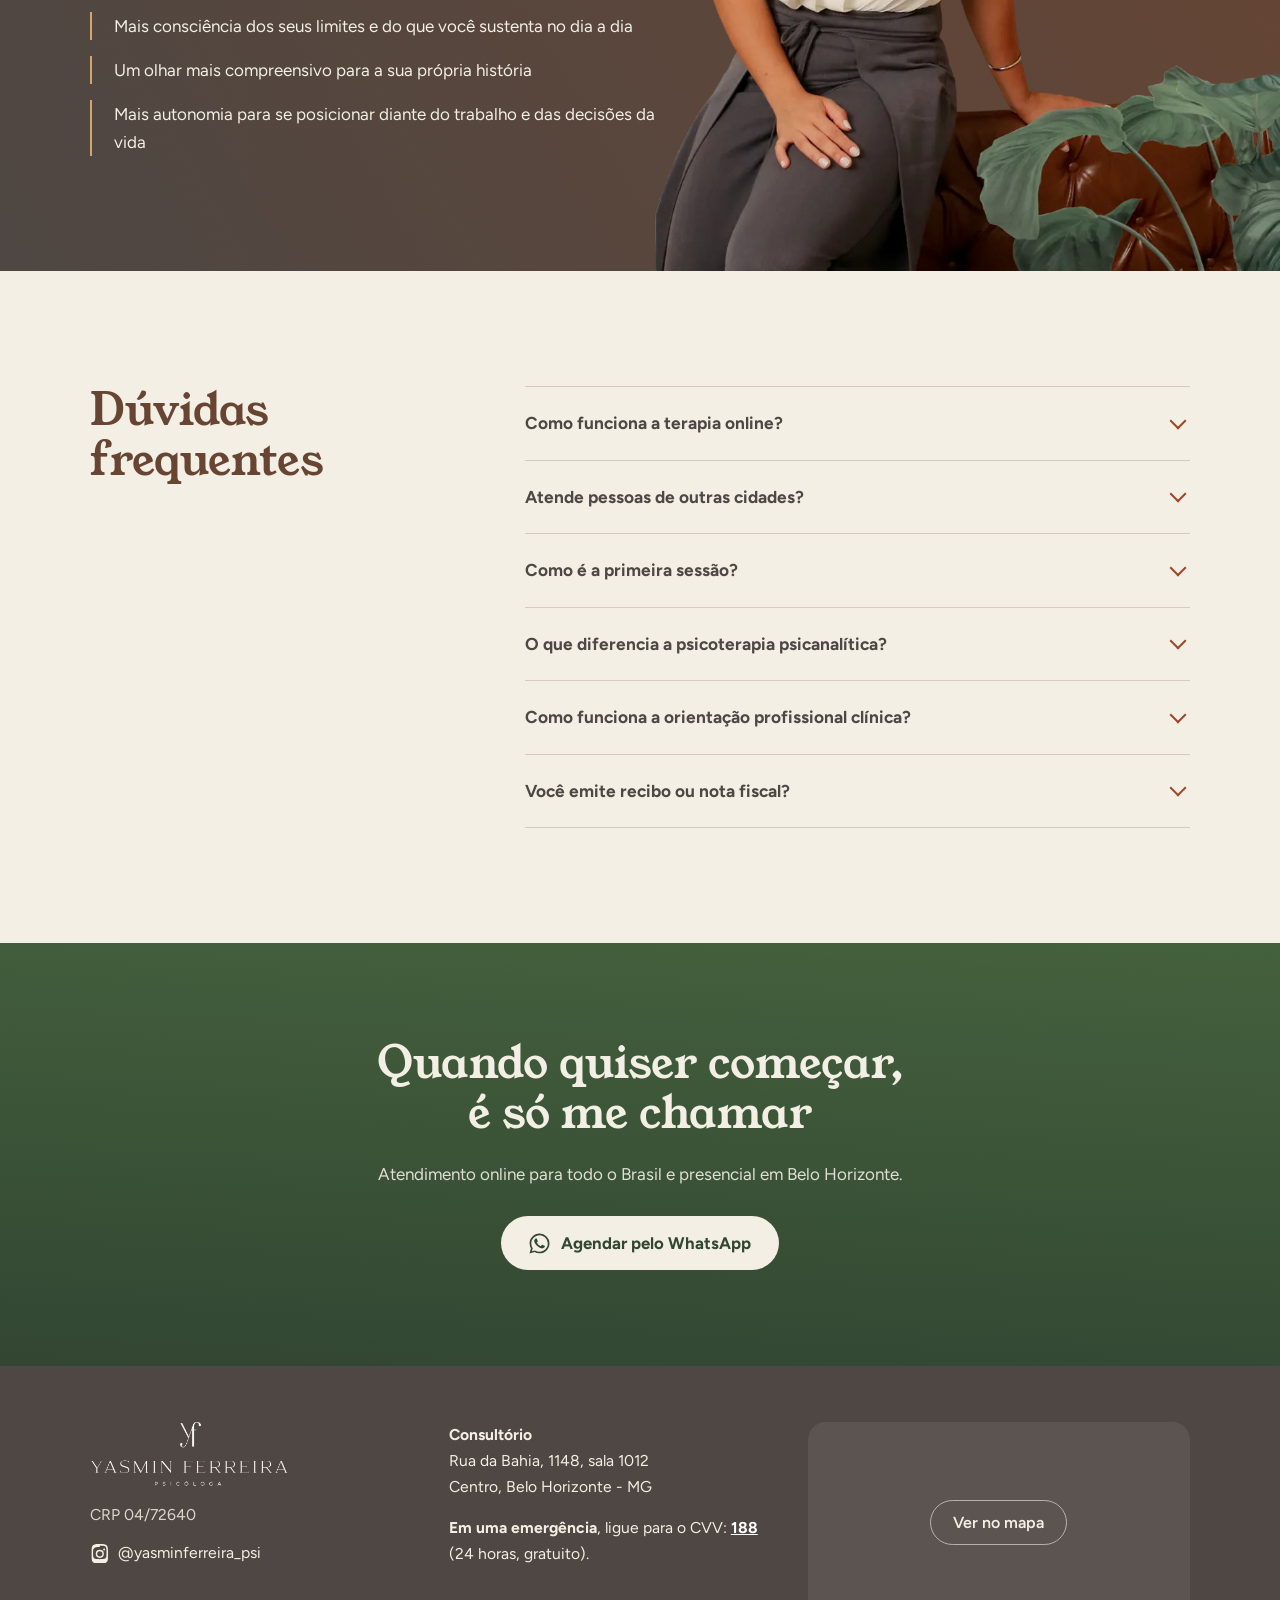
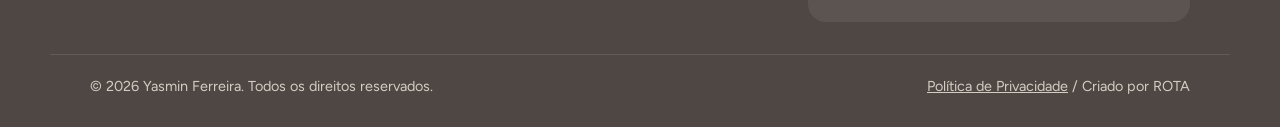
==== commit a1d118ea: "Ajusta foto do topo e posição do vídeo" ====
--- a/index.html
+++ b/index.html
@@ -101,8 +101,8 @@
         </div>
         <figure class="hero__photo">
           <picture>
-            <source media="(max-width: 767px)" srcset="Imagens/head-4m.webp" width="900" height="881">
-            <img src="Imagens/head-4.webp" alt="Yasmin Ferreira sorrindo, sentada" width="1134" height="687" fetchpriority="high">
+            <source media="(max-width: 767px)" srcset="Imagens/head-4m.webp" width="589" height="749">
+            <img src="Imagens/head-4.webp" alt="Yasmin Ferreira sorrindo, sentada" width="579" height="657" fetchpriority="high">
           </picture>
         </figure>
       </div>
@@ -182,7 +182,8 @@
 
     <!-- ============ Como começar ============ -->
     <section class="passos" id="como-comecar" aria-labelledby="passos-title">
-      <div class="wrap">
+      <div class="wrap passos__grid">
+        <div class="passos__text">
         <h2 id="passos-title">Como começar</h2>
         <ol class="passos__list">
           <li>
@@ -202,6 +203,15 @@
           <svg class="i" aria-hidden="true"><use href="#i-whatsapp"/></svg>
           Agendar pelo WhatsApp
         </a>
+        </div>
+
+        <figure class="video" data-youtube="1bo7lfjPIWQ">
+          <button class="video__btn" aria-label="Assistir ao vídeo da Yasmin: como funciona o meu trabalho">
+            <img src="Imagens/thumbnail.webp" alt="Yasmin Ferreira no vídeo de apresentação" width="1134" height="687" loading="lazy">
+            <span class="video__play" aria-hidden="true"></span>
+          </button>
+          <figcaption class="video__cap">A Yasmin explica como funciona o trabalho dela (2 min 32 s)</figcaption>
+        </figure>
       </div>
     </section>
 
@@ -222,13 +232,6 @@
             <li>CRP 04/72640</li>
           </ul>
 
-          <div class="video" data-youtube="1bo7lfjPIWQ">
-            <button class="video__btn" aria-label="Assistir ao vídeo: Como a terapia pode te ajudar?">
-              <img src="Imagens/thumbnail.webp" alt="" width="1134" height="687" loading="lazy">
-              <span class="video__play" aria-hidden="true"></span>
-            </button>
-            <p class="video__cap">Vídeo: como a terapia pode te ajudar</p>
-          </div>
 
           <a class="btn btn--whats" data-whats="sobre" href="#">
             <svg class="i" aria-hidden="true"><use href="#i-whatsapp"/></svg>
--- a/css/style.css
+++ b/css/style.css
@@ -109,13 +109,13 @@
 .hero__facts li { padding-left: 16px; border-left: 2px solid var(--gold-400); }
 
 /* A foto fica dentro de um arco: o "espaço" da terapia */
-.hero__photo { position: relative; align-self: end; justify-self: end; width: 100%; max-width: 620px; }
+.hero__photo { position: relative; align-self: end; justify-self: center; width: min(100%, 470px); margin-top: 40px; }
 .hero__photo::before {
-  content: ""; position: absolute; left: 8%; right: 8%; bottom: 0; top: 10%;
+  content: ""; position: absolute; left: -6%; right: 4%; bottom: 0; top: 18%;
   border-radius: 999px 999px 0 0;
   background: linear-gradient(180deg, rgba(209,168,108,.55), rgba(162,104,56,.35));
 }
-.hero__photo img { position: relative; width: 100%; aspect-ratio: 1134 / 687; object-fit: cover; object-position: 62% bottom; transform: scale(1.35); transform-origin: 60% 100%; }
+.hero__photo img { position: relative; width: 100%; height: auto; -webkit-mask-image: linear-gradient(90deg, #000 70%, transparent 96%); mask-image: linear-gradient(90deg, #000 70%, transparent 96%); }
 
 /* ---------- Sinais (interativo) ---------- */
 .sinais { padding-block: var(--section); background: url("../Imagens/bg.webp") center / cover no-repeat, var(--cream); }
@@ -175,35 +175,36 @@
 
 /* ---------- Como começar ---------- */
 .passos { padding-block: var(--section); background: var(--beige); }
-.passos__list { list-style: none; counter-reset: passo; margin: 1.2em 0 48px; padding: 0; display: grid; grid-template-columns: repeat(3, 1fr); gap: clamp(24px, 4vw, 56px); }
-.passos__list li { counter-increment: passo; position: relative; padding-top: 86px; }
+.passos__grid { display: grid; grid-template-columns: minmax(0, 1fr) minmax(0, 1.05fr); gap: clamp(32px, 6vw, 80px); align-items: center; }
+.passos__list { list-style: none; counter-reset: passo; margin: 1.2em 0 40px; padding: 0; display: grid; gap: 30px; }
+.passos__list li { counter-increment: passo; position: relative; padding-left: 76px; min-height: 64px; }
 .passos__list li::before {
   content: counter(passo); position: absolute; top: 0; left: 0;
-  font: 400 4.5rem/1 var(--serif); color: var(--gold-600);
+  font: 400 3.4rem/1 var(--serif); color: var(--gold-600);
 }
 .passos__list li:not(:last-child)::after {
-  content: ""; position: absolute; top: 36px; left: 64px; right: -28px; height: 1px; background: rgba(162,104,56,.45);
+  content: ""; position: absolute; top: 64px; bottom: -24px; left: 18px; width: 1px; background: rgba(162,104,56,.45);
 }
 .passos__list h3 { color: var(--brown-800); }
 .passos__list p { color: var(--brown-800); margin: 0; }
 
 /* ---------- Sobre ---------- */
 .sobre { padding-block: var(--section); }
-.sobre__grid { display: grid; grid-template-columns: minmax(0, .9fr) minmax(0, 1.1fr); gap: clamp(32px, 6vw, 88px); align-items: start; }
-.sobre__photo img { width: 100%; aspect-ratio: 4 / 5; object-fit: cover; object-position: top center; border-radius: 999px 999px 28px 28px; }
+.sobre__grid { display: grid; grid-template-columns: minmax(0, .9fr) minmax(0, 1.1fr); gap: clamp(32px, 6vw, 88px); align-items: center; }
+.sobre__photo img { width: 100%; max-height: 640px; aspect-ratio: 4 / 5; object-fit: cover; object-position: top center; border-radius: 999px 999px 28px 28px; }
 .sobre__text > p { max-width: 36em; }
 .sobre__cred { list-style: none; margin: 28px 0; padding: 0; display: grid; gap: 10px; }
 .sobre__cred li { position: relative; padding-left: 28px; font-weight: 600; color: var(--brown-800); }
 .sobre__cred li::before { content: ""; position: absolute; left: 0; top: .55em; width: 14px; height: 2px; background: var(--green-700); }
 
-.video { margin: 36px 0 32px; max-width: 520px; }
-.video__btn { position: relative; display: block; width: 100%; padding: 0; border: 0; border-radius: 18px; overflow: hidden; cursor: pointer; background: var(--brown-800); aspect-ratio: 1134 / 687; }
+.video { margin: 0; }
+.video__btn { position: relative; display: block; width: 100%; padding: 0; border: 0; border-radius: 22px; box-shadow: 0 30px 60px -30px rgba(48,40,35,.55); overflow: hidden; cursor: pointer; background: var(--brown-800); aspect-ratio: 1134 / 687; }
 .video__btn img { width: 100%; height: 100%; object-fit: cover; transition: transform .4s; }
 .video__btn:hover img { transform: scale(1.03); }
 .video__play { position: absolute; inset: 0; margin: auto; width: 72px; height: 72px; border-radius: 50%; background: rgba(243,239,228,.92); }
 .video__play::after { content: ""; position: absolute; left: 29px; top: 22px; border-left: 22px solid var(--brown-700); border-block: 14px solid transparent; }
-.video__cap { margin: 10px 0 0; font-size: var(--t-sm); color: var(--brown-500); }
-.video iframe { width: 100%; aspect-ratio: 16 / 9; border: 0; border-radius: 18px; display: block; }
+.video__cap { margin: 14px 0 0; font-size: var(--t-sm); color: var(--brown-700); }
+.video iframe { width: 100%; aspect-ratio: 16 / 9; border: 0; border-radius: 22px; display: block; }
 
 /* ---------- Ao longo do tempo ---------- */
 .tempo {
@@ -273,10 +274,7 @@
 @media (max-width: 960px) {
   .sinais__grid, .duvidas__grid { grid-template-columns: 1fr; }
   .ajuda__grid { grid-template-columns: 1fr; }
-  .passos__list { grid-template-columns: 1fr; gap: 28px; }
-  .passos__list li { padding: 0 0 0 76px; min-height: 64px; }
-  .passos__list li::before { font-size: 3.4rem; }
-  .passos__list li:not(:last-child)::after { top: 64px; bottom: -22px; left: 18px; right: auto; width: 1px; height: auto; }
+  .passos__grid { grid-template-columns: 1fr; }
   .sobre__grid { grid-template-columns: 1fr; }
   .sobre__photo { max-width: 420px; }
   .footer__grid { grid-template-columns: 1fr 1fr; }
@@ -308,10 +306,10 @@
   .hero__who span { margin: 6px 0 0; }
   .hero__lead { font-size: 1.1rem; }
   .hero__actions { flex-direction: column; align-items: stretch; margin: 24px 0 24px; text-align: center; }
-  .hero__photo { max-width: 360px; margin-top: 8px; }
-  .hero__photo img { aspect-ratio: 900 / 660; object-position: center top; transform: none; }
+  .hero__photo { width: min(78%, 320px); margin-top: 8px; }
+  .hero__photo img { -webkit-mask-image: linear-gradient(180deg, #000 85%, transparent 100%); mask-image: linear-gradient(180deg, #000 85%, transparent 100%); }
   .hero h1 .nw { white-space: normal; }
-  .hero__photo::before { left: 10%; right: 10%; top: 12%; }
+  .hero__photo::before { left: -4%; right: -4%; top: 16%; }
 
   .tabs { display: flex; }
   .tabs button { flex: 1; padding: 12px 10px; }
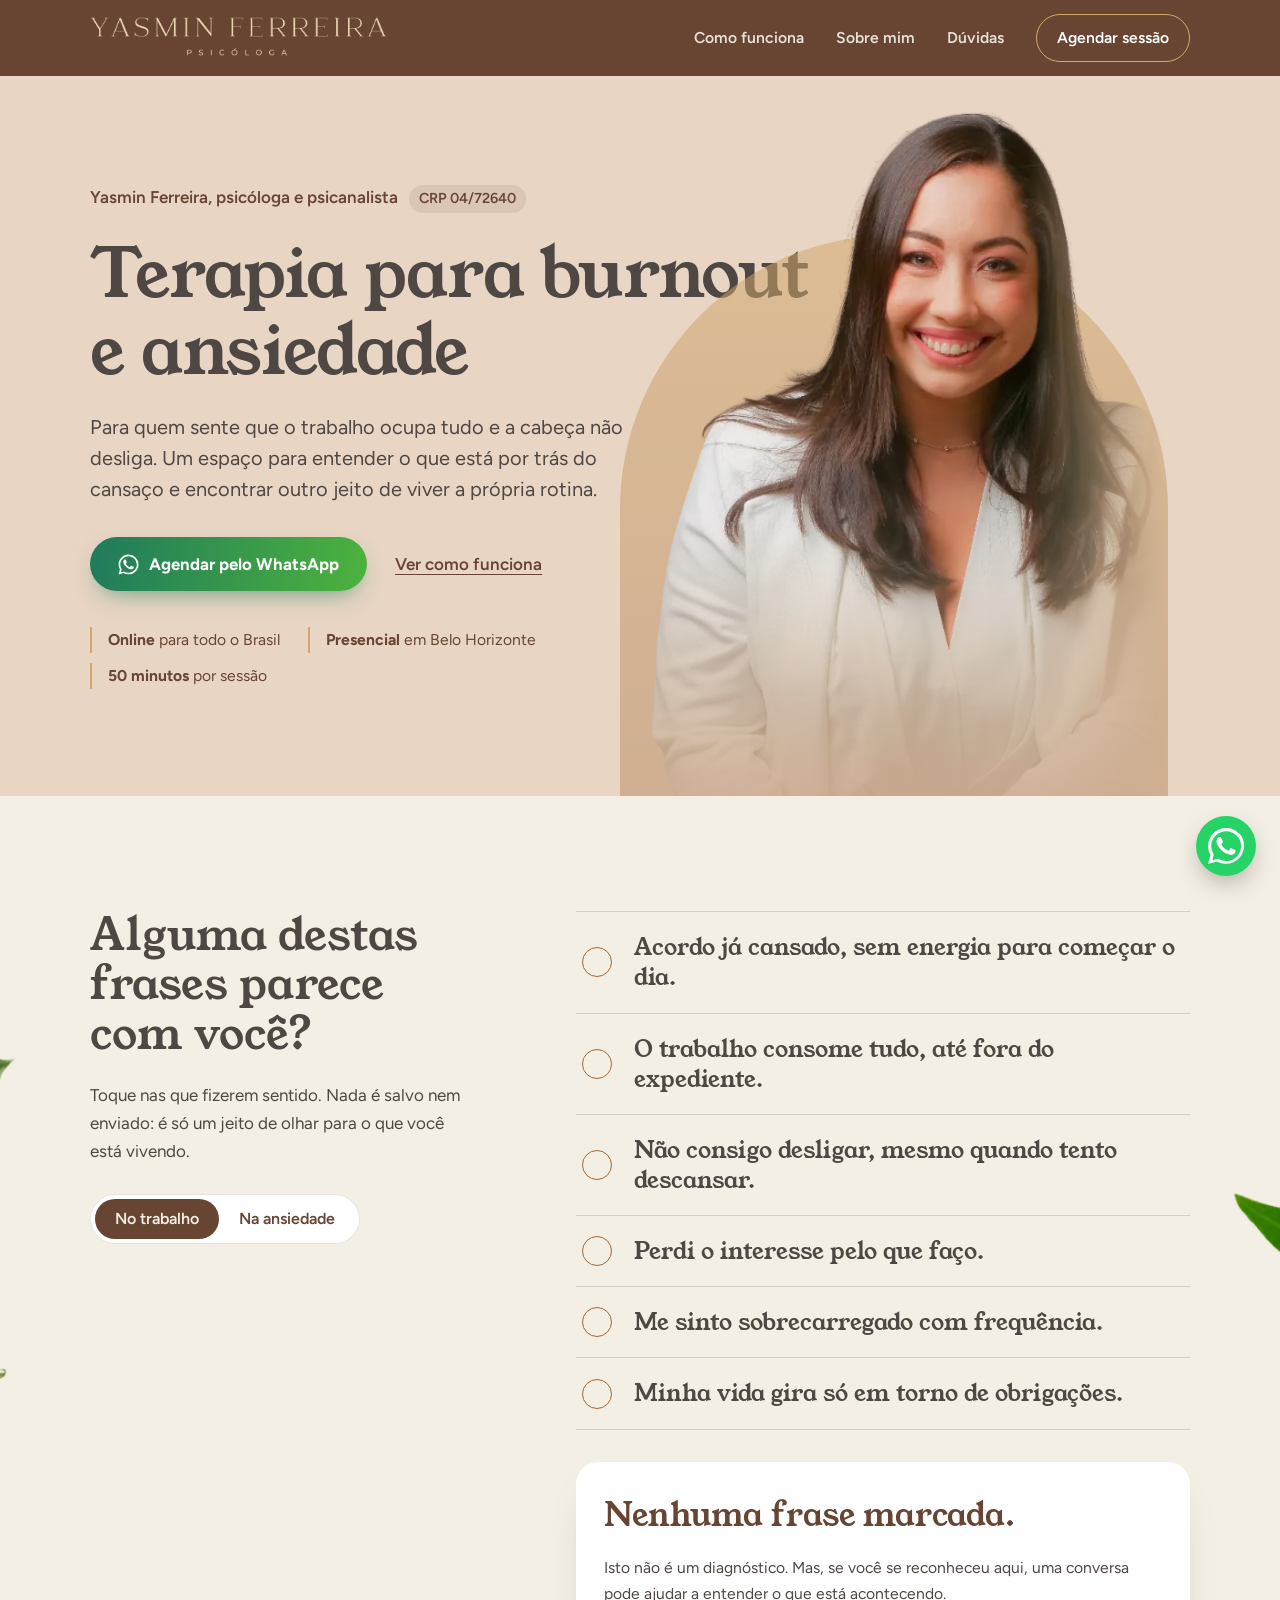
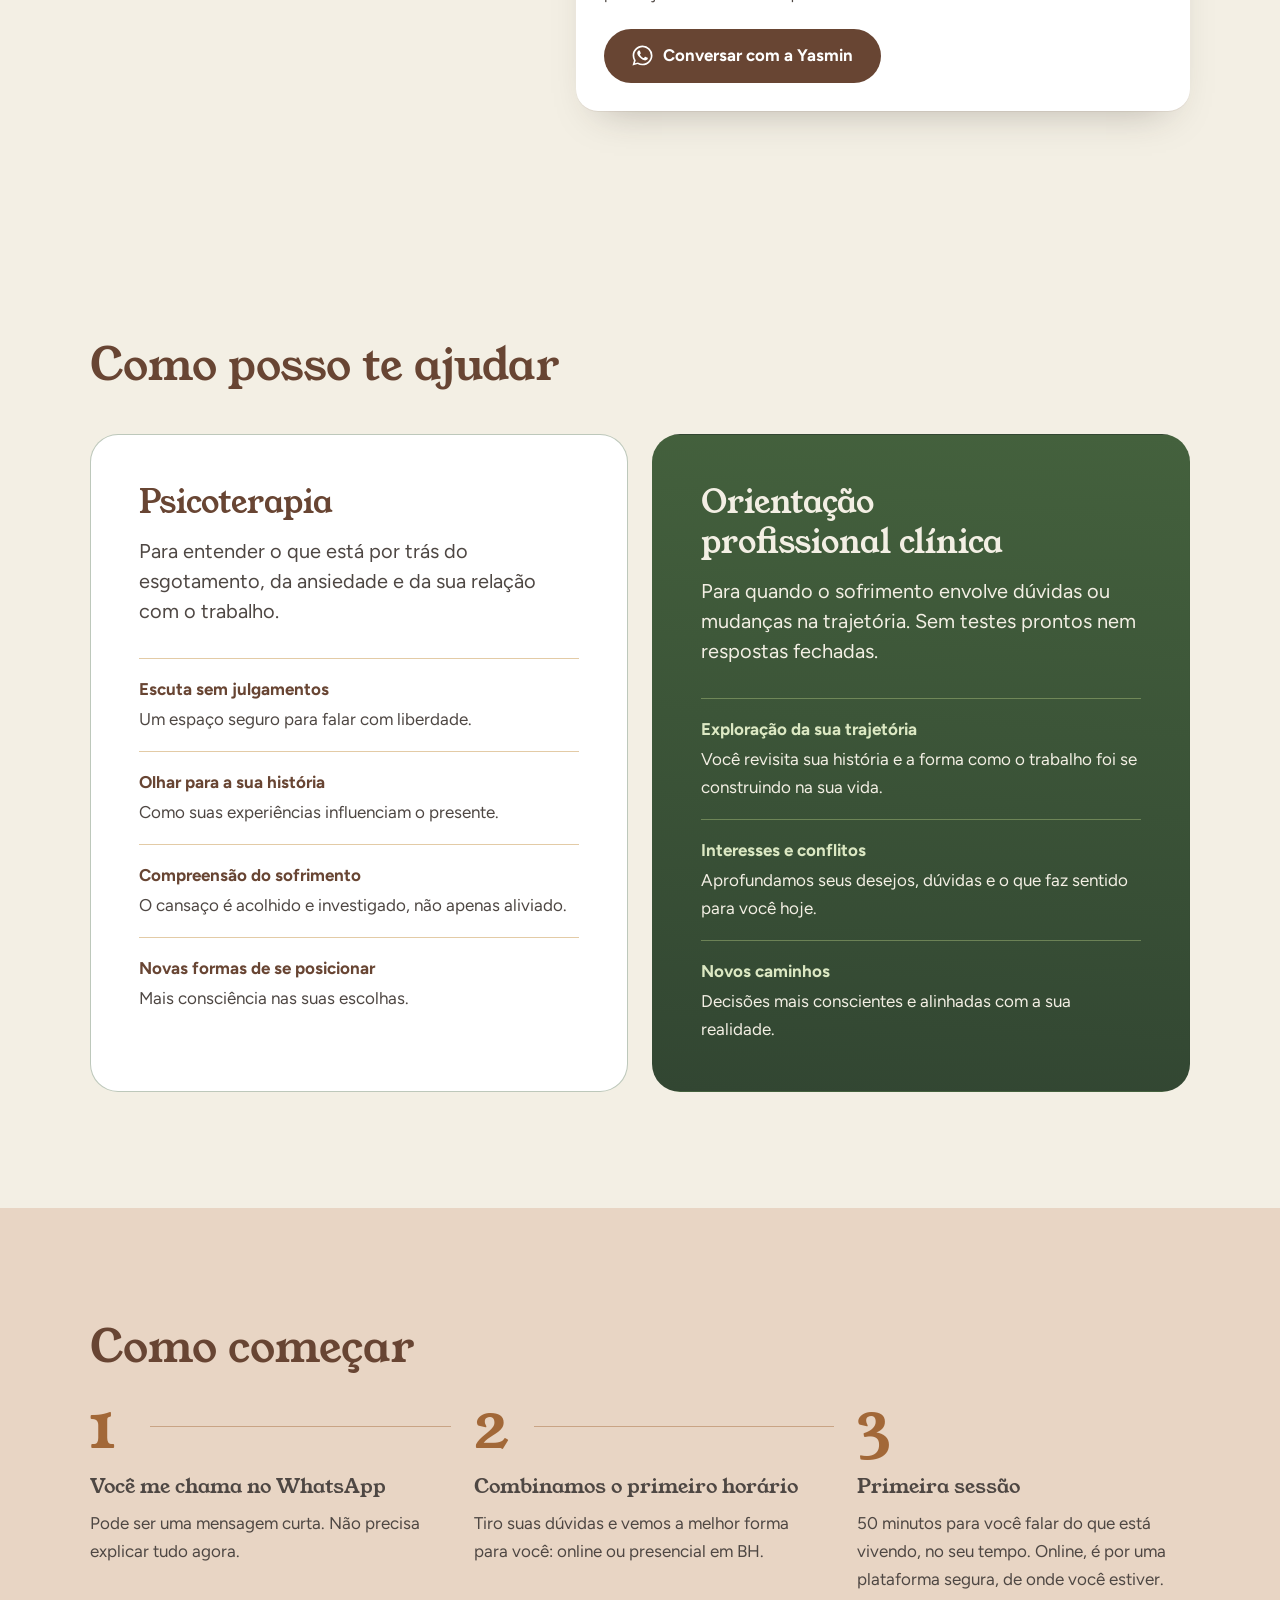
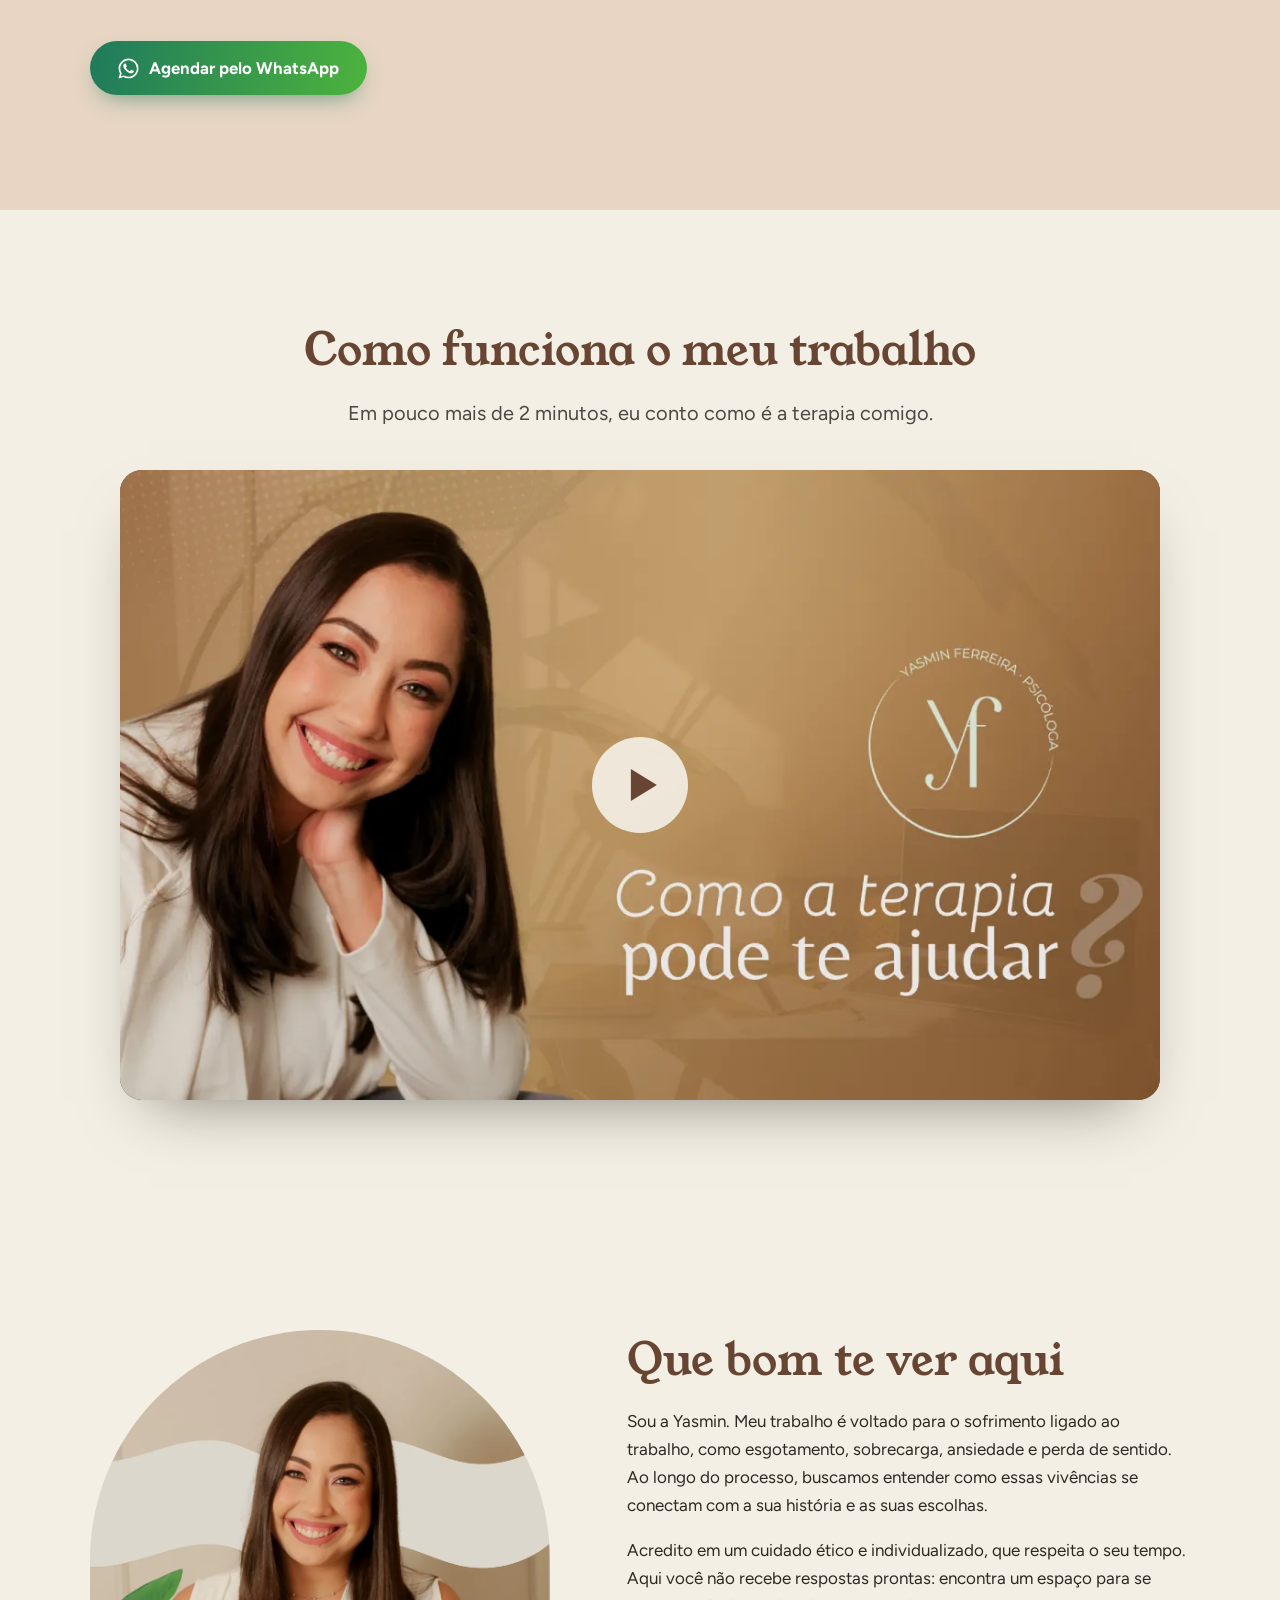
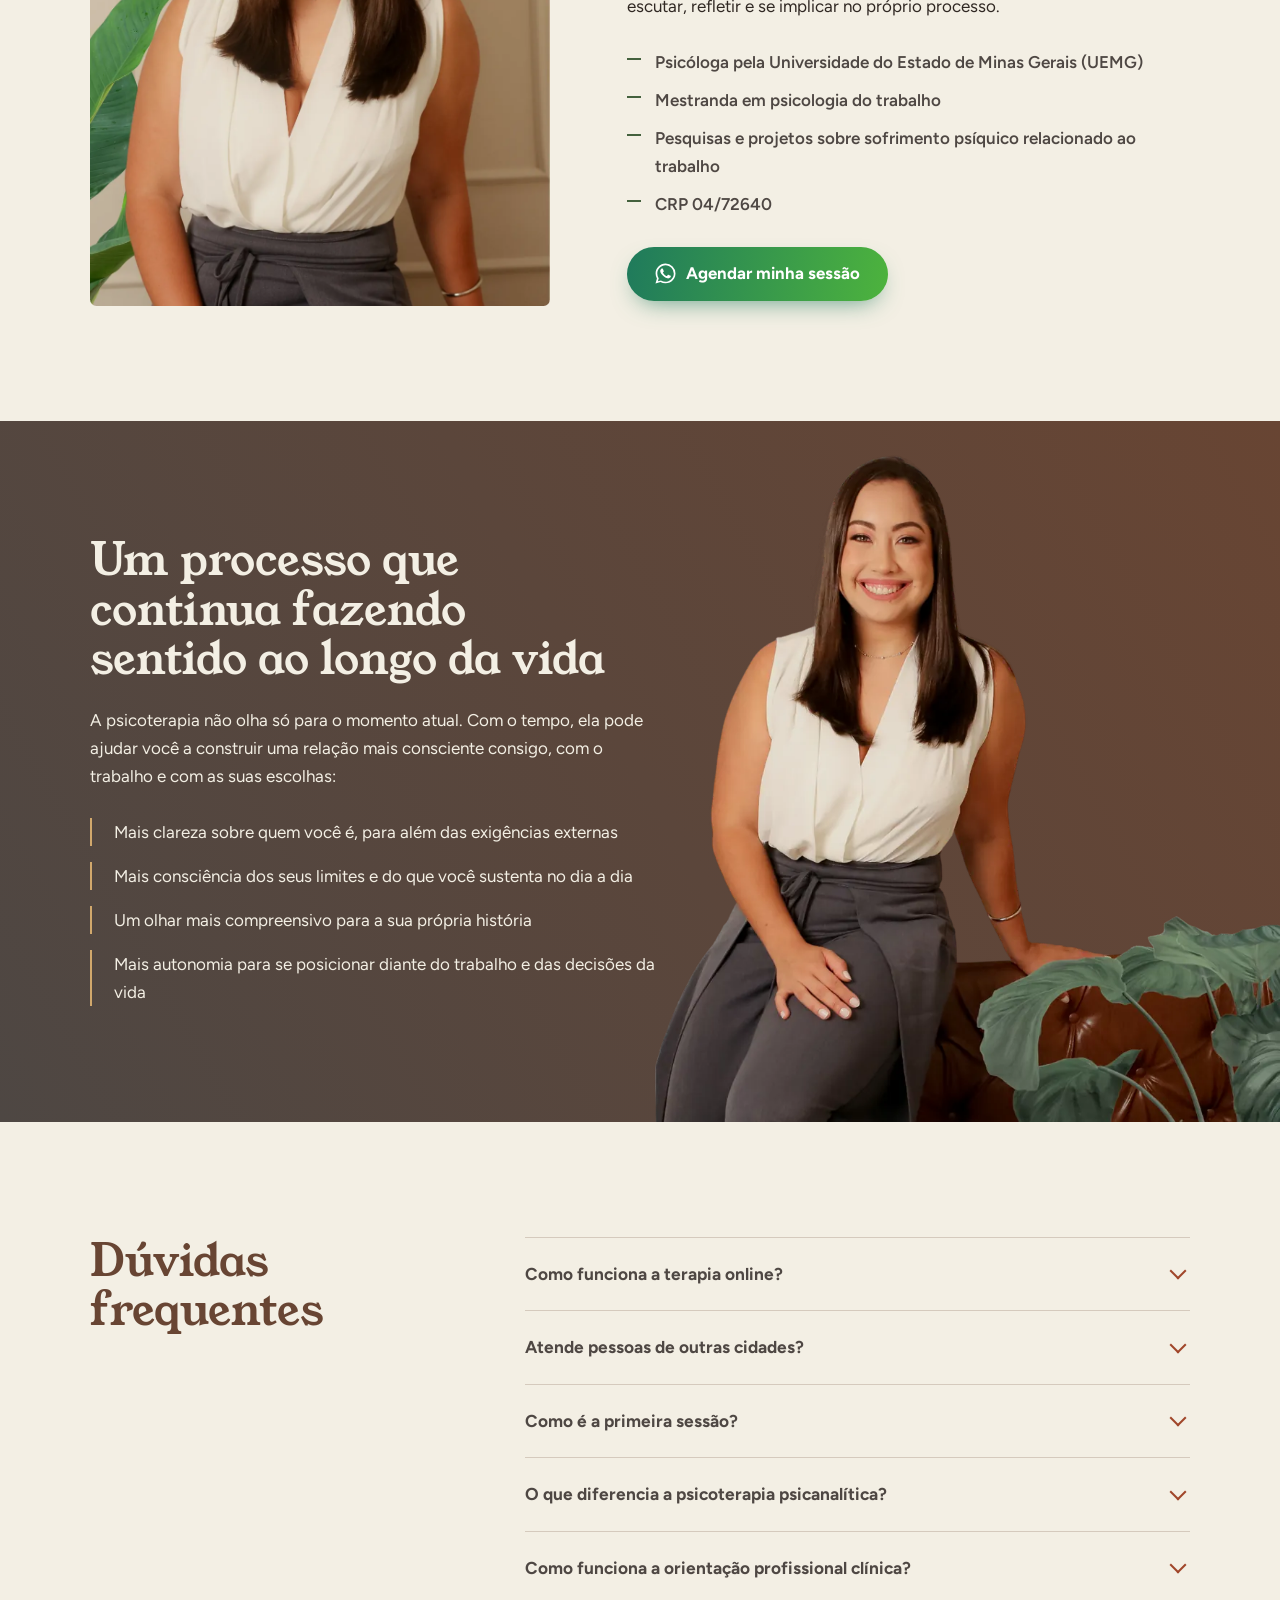
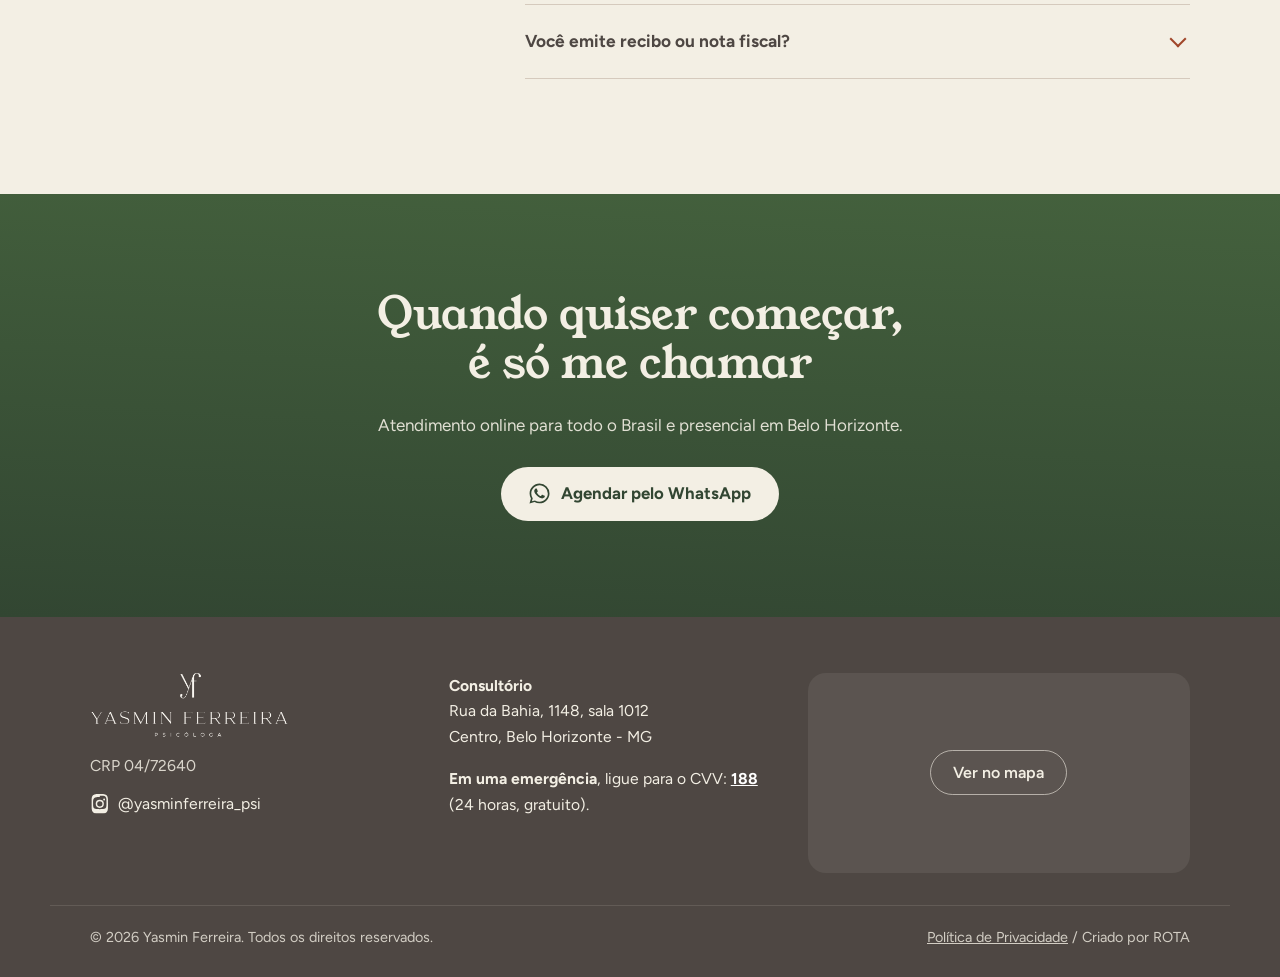
==== commit df0679ac: "Foto maior no topo e vídeo em seção própria" ====
--- a/index.html
+++ b/index.html
@@ -23,8 +23,8 @@
   <link rel="preconnect" href="https://fonts.gstatic.com" crossorigin>
   <link href="https://fonts.googleapis.com/css2?family=Figtree:wght@400;500;600;700&family=Young+Serif&display=swap" rel="stylesheet">
 
-  <link rel="preload" as="image" href="Imagens/head-4.webp" media="(min-width: 768px)" fetchpriority="high">
-  <link rel="preload" as="image" href="Imagens/head-4m.webp" media="(max-width: 767px)" fetchpriority="high">
+  <link rel="preload" as="image" href="Imagens/hero-yasmin.webp" media="(min-width: 768px)" fetchpriority="high">
+  <link rel="preload" as="image" href="Imagens/hero-yasmin-m.webp" media="(max-width: 767px)" fetchpriority="high">
 
   <link rel="stylesheet" href="css/style.css">
 
@@ -101,8 +101,8 @@
         </div>
         <figure class="hero__photo">
           <picture>
-            <source media="(max-width: 767px)" srcset="Imagens/head-4m.webp" width="589" height="749">
-            <img src="Imagens/head-4.webp" alt="Yasmin Ferreira sorrindo, sentada" width="579" height="657" fetchpriority="high">
+            <source media="(max-width: 767px)" srcset="Imagens/hero-yasmin-m.webp" width="589" height="749">
+            <img src="Imagens/hero-yasmin.webp" alt="Yasmin Ferreira sorrindo, sentada" width="579" height="657" fetchpriority="high">
           </picture>
         </figure>
       </div>
@@ -182,8 +182,7 @@
 
     <!-- ============ Como começar ============ -->
     <section class="passos" id="como-comecar" aria-labelledby="passos-title">
-      <div class="wrap passos__grid">
-        <div class="passos__text">
+      <div class="wrap">
         <h2 id="passos-title">Como começar</h2>
         <ol class="passos__list">
           <li>
@@ -203,14 +202,19 @@
           <svg class="i" aria-hidden="true"><use href="#i-whatsapp"/></svg>
           Agendar pelo WhatsApp
         </a>
-        </div>
-
+      </div>
+    </section>
+
+    <!-- ============ Vídeo ============ -->
+    <section class="video-sec" aria-labelledby="video-title">
+      <div class="wrap">
+        <h2 id="video-title">Como funciona o meu trabalho</h2>
+        <p class="video-sec__lead">Em pouco mais de 2 minutos, eu conto como é a terapia comigo.</p>
         <figure class="video" data-youtube="1bo7lfjPIWQ">
-          <button class="video__btn" aria-label="Assistir ao vídeo da Yasmin: como funciona o meu trabalho">
+          <button class="video__btn" aria-label="Assistir ao vídeo: Como funciona o meu trabalho">
             <img src="Imagens/thumbnail.webp" alt="Yasmin Ferreira no vídeo de apresentação" width="1134" height="687" loading="lazy">
             <span class="video__play" aria-hidden="true"></span>
           </button>
-          <figcaption class="video__cap">A Yasmin explica como funciona o trabalho dela (2 min 32 s)</figcaption>
         </figure>
       </div>
     </section>
--- a/css/style.css
+++ b/css/style.css
@@ -94,7 +94,7 @@
 /* ---------- Topo ---------- */
 .hero { background: var(--beige); overflow: hidden; }
 .hero__grid {
-  display: grid; grid-template-columns: minmax(0, 1.05fr) minmax(0, .95fr);
+  display: grid; grid-template-columns: minmax(0, 1fr) minmax(0, 1fr);
   align-items: end; gap: 24px;
   min-height: min(720px, calc(100svh - var(--header-h)));
 }
@@ -109,7 +109,7 @@
 .hero__facts li { padding-left: 16px; border-left: 2px solid var(--gold-400); }
 
 /* A foto fica dentro de um arco: o "espaço" da terapia */
-.hero__photo { position: relative; align-self: end; justify-self: center; width: min(100%, 470px); margin-top: 40px; }
+.hero__photo { position: relative; align-self: end; justify-self: center; width: min(100%, 560px); margin-top: 32px; }
 .hero__photo::before {
   content: ""; position: absolute; left: -6%; right: 4%; bottom: 0; top: 18%;
   border-radius: 999px 999px 0 0;
@@ -175,15 +175,14 @@
 
 /* ---------- Como começar ---------- */
 .passos { padding-block: var(--section); background: var(--beige); }
-.passos__grid { display: grid; grid-template-columns: minmax(0, 1fr) minmax(0, 1.05fr); gap: clamp(32px, 6vw, 80px); align-items: center; }
-.passos__list { list-style: none; counter-reset: passo; margin: 1.2em 0 40px; padding: 0; display: grid; gap: 30px; }
-.passos__list li { counter-increment: passo; position: relative; padding-left: 76px; min-height: 64px; }
+.passos__list { list-style: none; counter-reset: passo; margin: 1.2em 0 48px; padding: 0; display: grid; grid-template-columns: repeat(3, 1fr); gap: clamp(24px, 4vw, 56px); }
+.passos__list li { counter-increment: passo; position: relative; padding-top: 80px; }
 .passos__list li::before {
   content: counter(passo); position: absolute; top: 0; left: 0;
-  font: 400 3.4rem/1 var(--serif); color: var(--gold-600);
+  font: 400 4rem/1 var(--serif); color: var(--gold-600);
 }
 .passos__list li:not(:last-child)::after {
-  content: ""; position: absolute; top: 64px; bottom: -24px; left: 18px; width: 1px; background: rgba(162,104,56,.45);
+  content: ""; position: absolute; top: 32px; left: 60px; right: -28px; height: 1px; background: rgba(162,104,56,.45);
 }
 .passos__list h3 { color: var(--brown-800); }
 .passos__list p { color: var(--brown-800); margin: 0; }
@@ -197,12 +196,15 @@
 .sobre__cred li { position: relative; padding-left: 28px; font-weight: 600; color: var(--brown-800); }
 .sobre__cred li::before { content: ""; position: absolute; left: 0; top: .55em; width: 14px; height: 2px; background: var(--green-700); }
 
-.video { margin: 0; }
+.video-sec { padding-block: var(--section); text-align: center; }
+.video-sec__lead { color: var(--brown-800); font-size: var(--t-lg); margin-bottom: 40px; }
+.video { margin: 0 auto; max-width: 1040px; }
 .video__btn { position: relative; display: block; width: 100%; padding: 0; border: 0; border-radius: 22px; box-shadow: 0 30px 60px -30px rgba(48,40,35,.55); overflow: hidden; cursor: pointer; background: var(--brown-800); aspect-ratio: 1134 / 687; }
 .video__btn img { width: 100%; height: 100%; object-fit: cover; transition: transform .4s; }
 .video__btn:hover img { transform: scale(1.03); }
-.video__play { position: absolute; inset: 0; margin: auto; width: 72px; height: 72px; border-radius: 50%; background: rgba(243,239,228,.92); }
-.video__play::after { content: ""; position: absolute; left: 29px; top: 22px; border-left: 22px solid var(--brown-700); border-block: 14px solid transparent; }
+.video__play { position: absolute; inset: 0; margin: auto; width: clamp(64px, 8vw, 96px); height: clamp(64px, 8vw, 96px); border-radius: 50%; background: rgba(243,239,228,.92); transition: transform .2s; }
+.video__btn:hover .video__play { transform: scale(1.06); }
+.video__play::after { content: ""; position: absolute; left: 50%; top: 50%; transform: translate(-35%, -50%); border-left: 26px solid var(--brown-700); border-block: 16px solid transparent; }
 .video__cap { margin: 14px 0 0; font-size: var(--t-sm); color: var(--brown-700); }
 .video iframe { width: 100%; aspect-ratio: 16 / 9; border: 0; border-radius: 22px; display: block; }
 
@@ -274,7 +276,10 @@
 @media (max-width: 960px) {
   .sinais__grid, .duvidas__grid { grid-template-columns: 1fr; }
   .ajuda__grid { grid-template-columns: 1fr; }
-  .passos__grid { grid-template-columns: 1fr; }
+  .passos__list { grid-template-columns: 1fr; gap: 28px; }
+  .passos__list li { padding: 0 0 0 76px; min-height: 64px; }
+  .passos__list li::before { font-size: 3.4rem; }
+  .passos__list li:not(:last-child)::after { top: 64px; bottom: -22px; left: 18px; right: auto; width: 1px; height: auto; }
   .sobre__grid { grid-template-columns: 1fr; }
   .sobre__photo { max-width: 420px; }
   .footer__grid { grid-template-columns: 1fr 1fr; }
